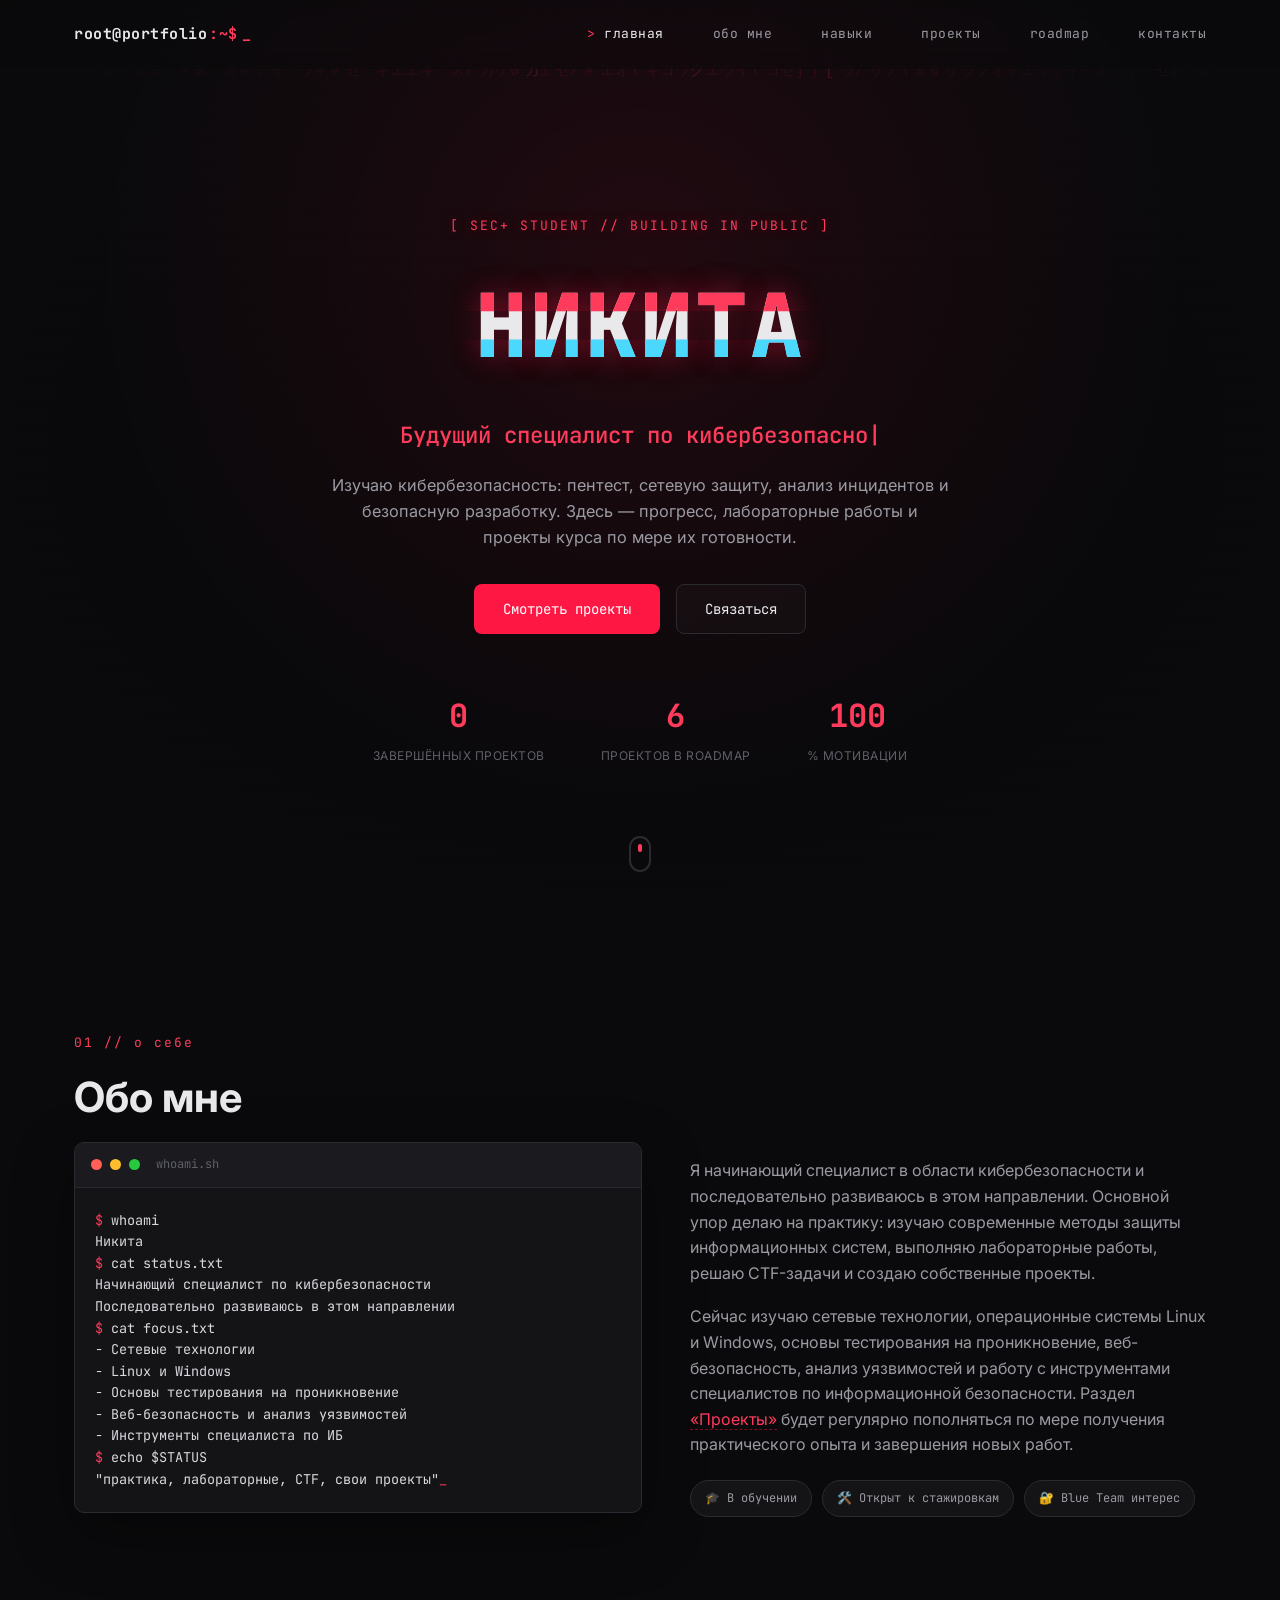
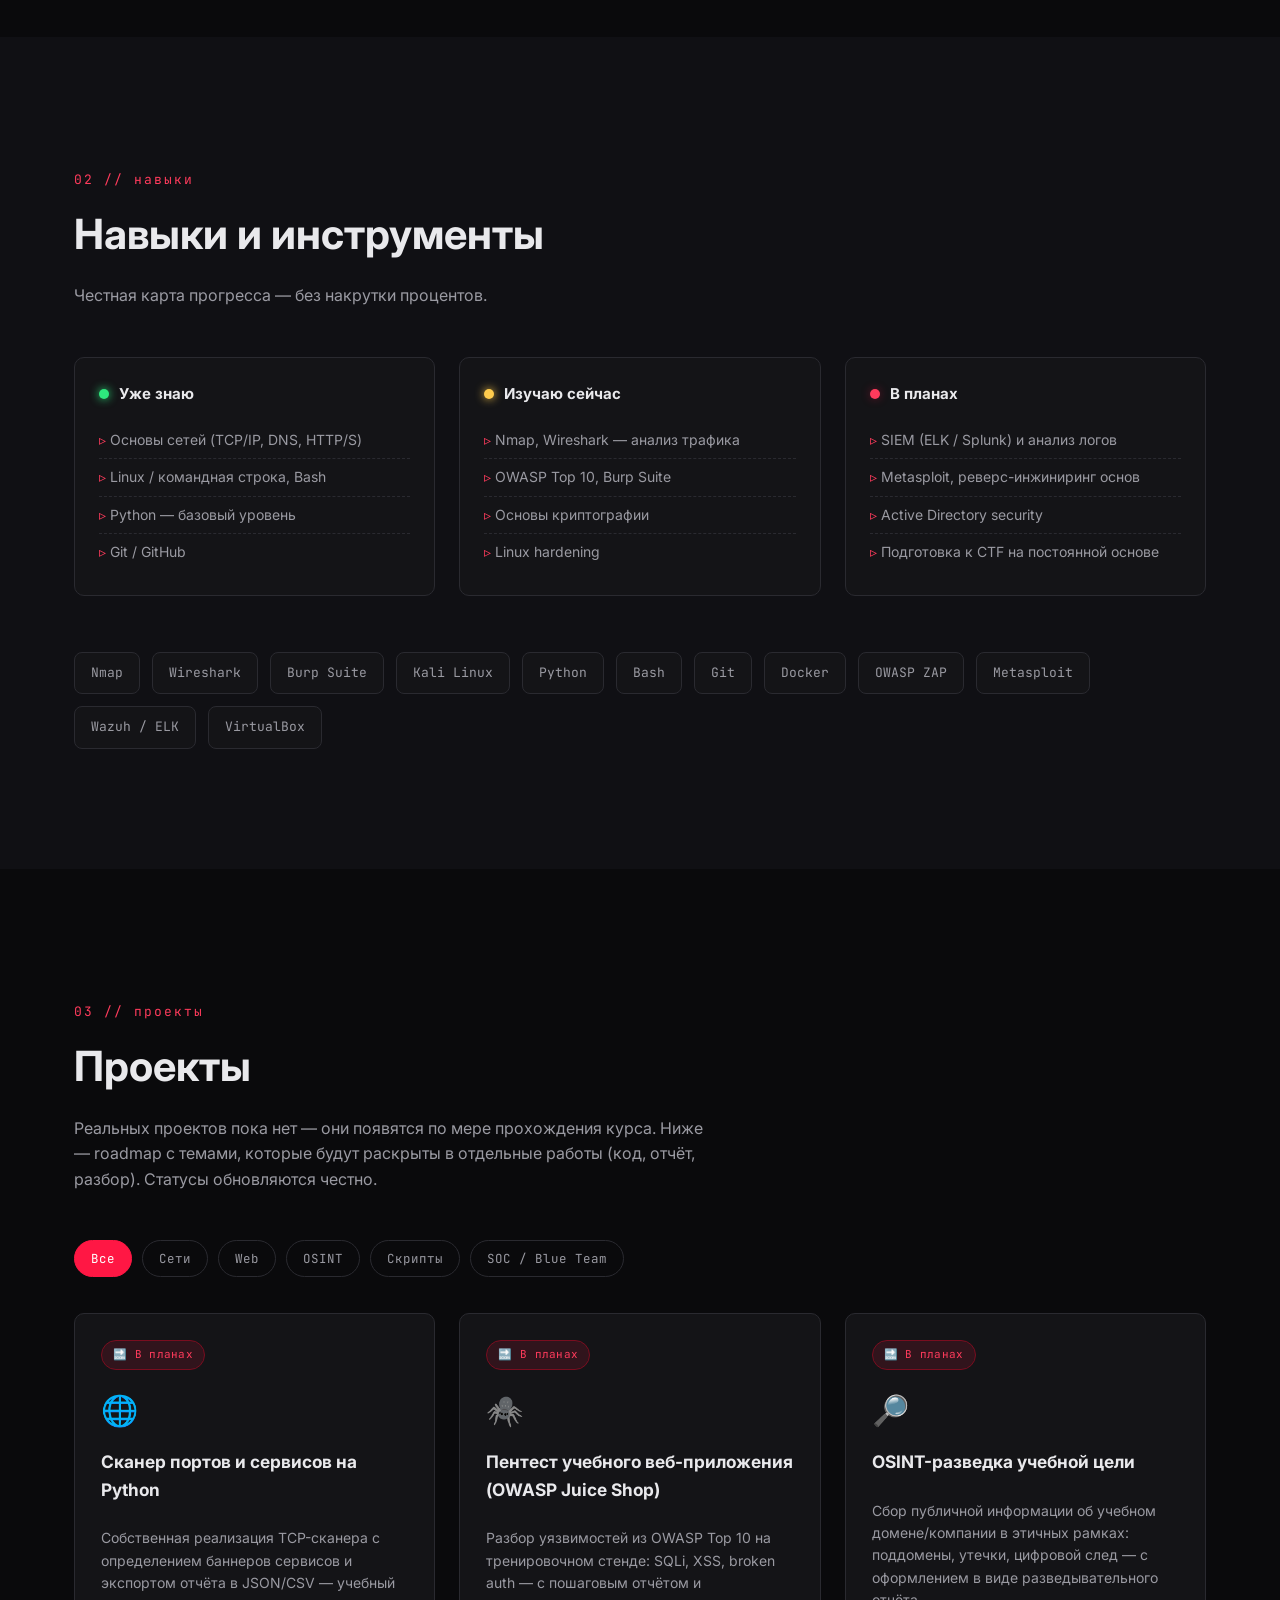
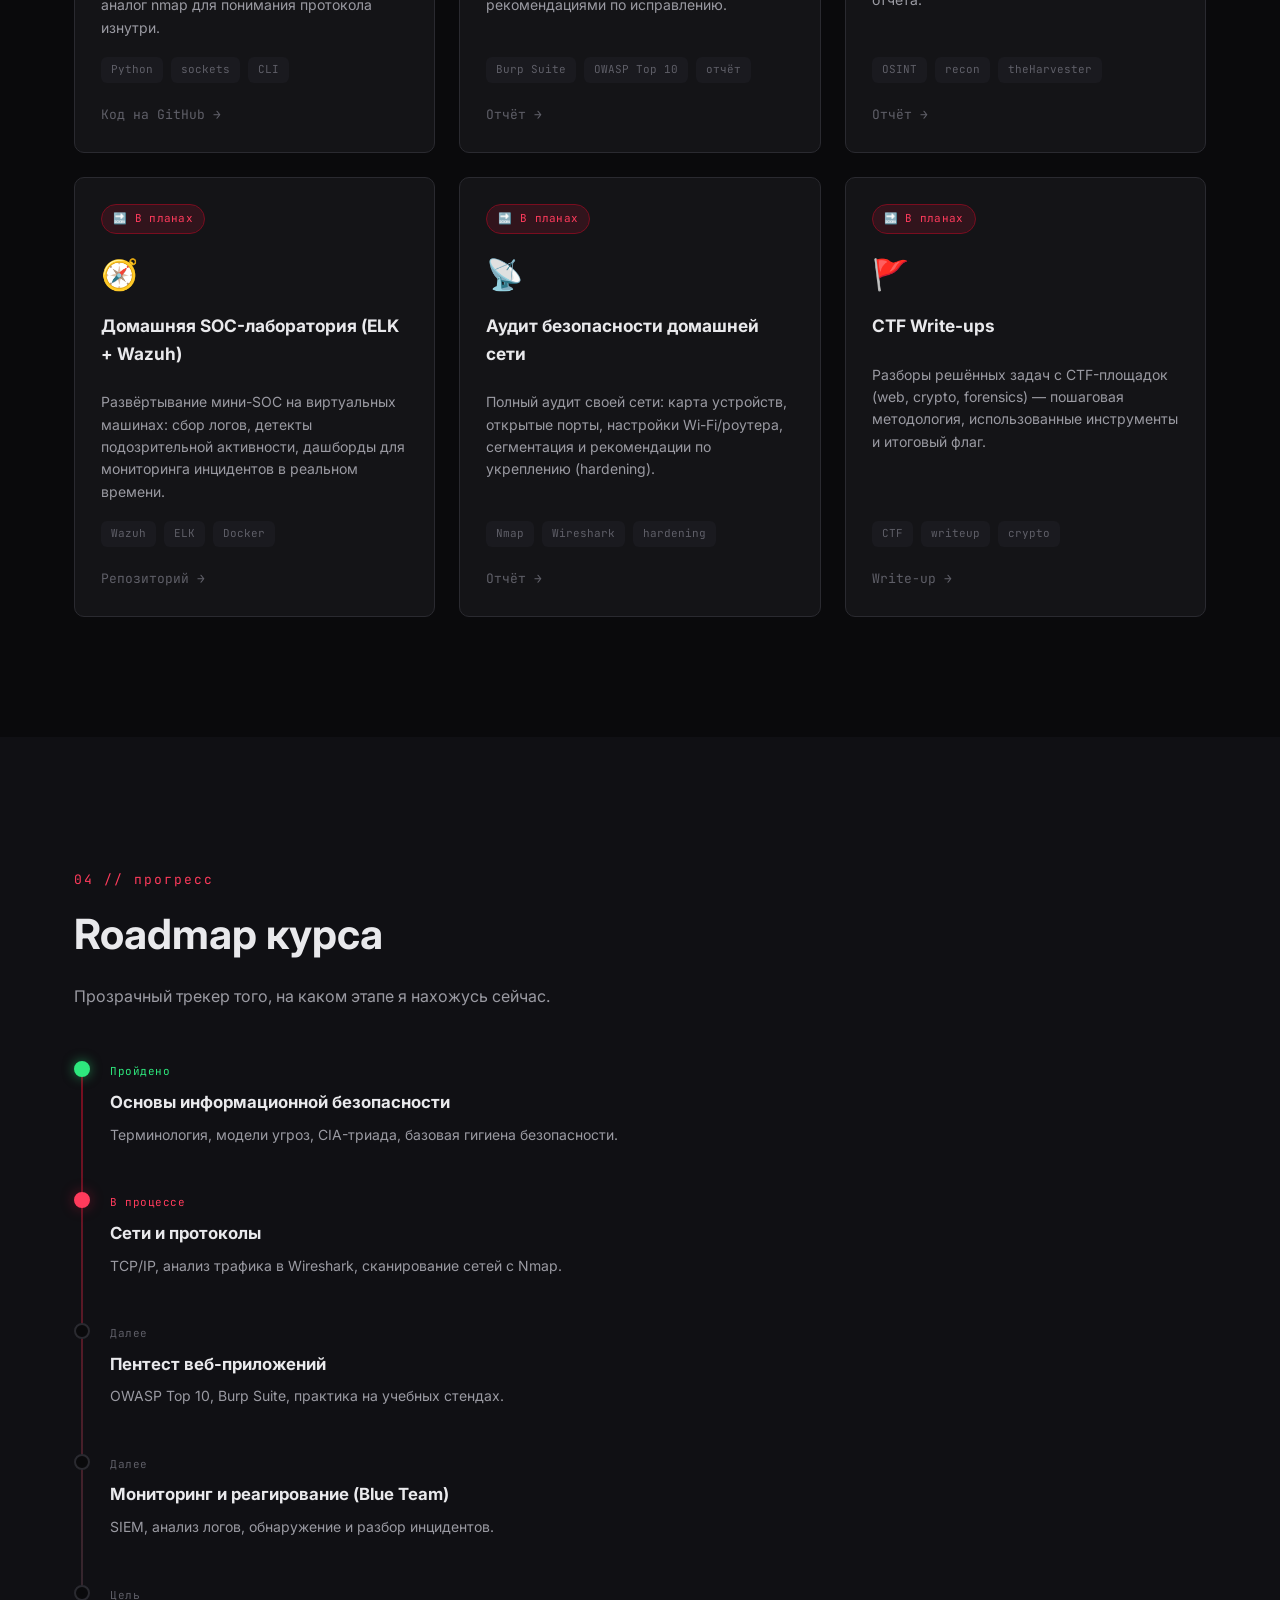
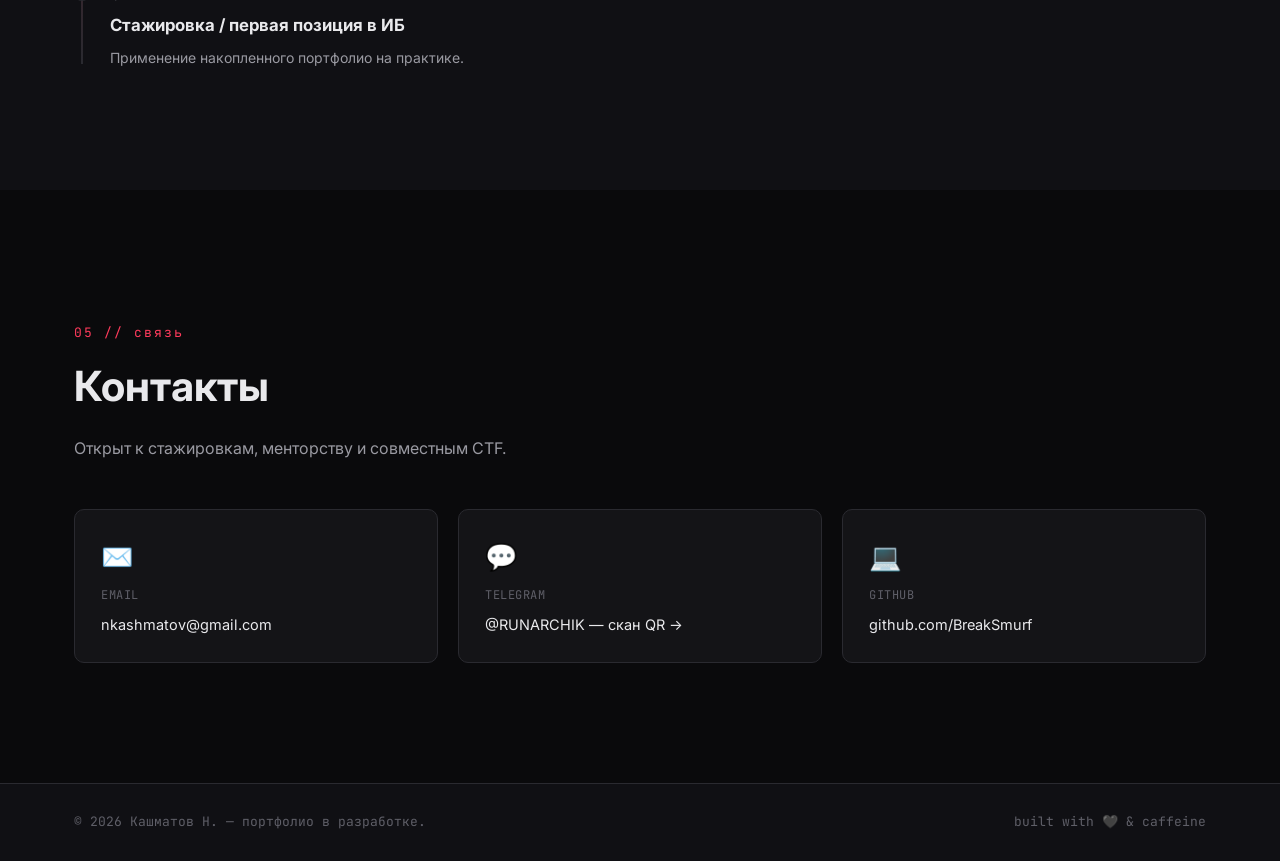
==== index.html @ 054b748d "Initial portfolio site" ====
<!DOCTYPE html>
<html lang="ru">
<head>
<meta charset="UTF-8">
<meta name="viewport" content="width=device-width, initial-scale=1.0">
<title>Никита — Кибербезопасность | Портфолио</title>
<meta name="description" content="Портфолио студента курса кибербезопасности: проекты, навыки, лабораторные работы.">
<link rel="icon" href="data:image/svg+xml,<svg xmlns=%22http://www.w3.org/2000/svg%22 viewBox=%220 0 100 100%22><text y=%22.9em%22 font-size=%2290%22>🛡️</text></svg>">
<link rel="preconnect" href="https://fonts.googleapis.com">
<link rel="preconnect" href="https://fonts.gstatic.com" crossorigin>
<link href="https://fonts.googleapis.com/css2?family=JetBrains+Mono:wght@400;500;700;800&family=Inter:wght@400;500;600;700&display=swap" rel="stylesheet">
<link rel="stylesheet" href="css/style.css">
</head>
<body>

<div class="scanlines" aria-hidden="true"></div>
<div class="progress-bar" id="scrollProgress" aria-hidden="true"></div>

<!-- ===== NAV ===== -->
<header class="nav" id="nav">
  <div class="nav-inner container">
    <a href="#home" class="logo">
      <span class="logo-prompt">root@portfolio</span><span class="logo-colon">:~$</span>
      <span class="cursor-blink">_</span>
    </a>
    <nav class="nav-links" id="navLinks">
      <a href="#home" class="active">главная</a>
      <a href="#about">обо мне</a>
      <a href="#skills">навыки</a>
      <a href="#projects">проекты</a>
      <a href="#roadmap">roadmap</a>
      <a href="#contact">контакты</a>
    </nav>
    <button class="burger" id="burger" aria-label="Открыть меню">
      <span></span><span></span><span></span>
    </button>
  </div>
</header>

<!-- ===== HERO ===== -->
<section id="home" class="hero">
  <canvas id="matrix" class="matrix-canvas" aria-hidden="true"></canvas>
  <div class="hero-vignette" aria-hidden="true"></div>
  <div class="container hero-content">
    <p class="hero-eyebrow">[ SEC+ STUDENT // BUILDING IN PUBLIC ]</p>
    <h1 class="glitch" data-text="НИКИТА">НИКИТА</h1>
    <h2 class="hero-role">
      <span class="typed" id="typedText"></span><span class="type-cursor">|</span>
    </h2>
    <p class="hero-desc">
      Изучаю кибербезопасность: пентест, сетевую защиту, анализ инцидентов и безопасную разработку.
      Здесь — прогресс, лабораторные работы и проекты курса по мере их готовности.
    </p>
    <div class="hero-cta">
      <a href="#projects" class="btn btn-primary">Смотреть проекты</a>
      <a href="#contact" class="btn btn-ghost">Связаться</a>
    </div>
    <div class="hero-stats">
      <div class="stat"><span class="stat-num" data-count="0">0</span><span class="stat-label">завершённых проектов</span></div>
      <div class="stat"><span class="stat-num" data-count="6">0</span><span class="stat-label">проектов в roadmap</span></div>
      <div class="stat"><span class="stat-num" data-count="100">0</span><span class="stat-label">% мотивации</span></div>
    </div>
  </div>
  <a href="#about" class="scroll-down" aria-label="Прокрутить вниз"><span></span></a>
</section>

<main>

<!-- ===== ABOUT ===== -->
<section id="about" class="section reveal">
  <div class="container">
    <p class="section-tag">01 // о себе</p>
    <h2 class="section-title">Обо мне</h2>
    <div class="about-grid">
      <div class="terminal-card">
        <div class="terminal-topbar">
          <span class="dot red"></span><span class="dot yellow"></span><span class="dot green"></span>
          <span class="terminal-title">whoami.sh</span>
        </div>
        <div class="terminal-body">
<pre><span class="prompt">$</span> whoami
Никита
<span class="prompt">$</span> cat status.txt
Начинающий специалист по кибербезопасности
Последовательно развиваюсь в этом направлении
<span class="prompt">$</span> cat focus.txt
- Сетевые технологии
- Linux и Windows
- Основы тестирования на проникновение
- Веб-безопасность и анализ уязвимостей
- Инструменты специалиста по ИБ
<span class="prompt">$</span> echo $STATUS
"практика, лабораторные, CTF, свои проекты"<span class="type-cursor">_</span></pre>
        </div>
      </div>
      <div class="about-text">
        <p>
          Я начинающий специалист в области кибербезопасности и последовательно развиваюсь в этом
          направлении. Основной упор делаю на практику: изучаю современные методы защиты
          информационных систем, выполняю лабораторные работы, решаю CTF-задачи и создаю собственные
          проекты.
        </p>
        <p>
          Сейчас изучаю сетевые технологии, операционные системы Linux и Windows, основы тестирования
          на проникновение, веб-безопасность, анализ уязвимостей и работу с инструментами специалистов
          по информационной безопасности. Раздел <a href="#projects">«Проекты»</a> будет регулярно
          пополняться по мере получения практического опыта и завершения новых работ.
        </p>
        <div class="badge-row">
          <span class="badge">🎓 В обучении</span>
          <span class="badge">🛠️ Открыт к стажировкам</span>
          <span class="badge">🔐 Blue Team интерес</span>
        </div>
      </div>
    </div>
  </div>
</section>

<!-- ===== SKILLS ===== -->
<section id="skills" class="section reveal">
  <div class="container">
    <p class="section-tag">02 // навыки</p>
    <h2 class="section-title">Навыки и инструменты</h2>
    <p class="section-sub">Честная карта прогресса — без накрутки процентов.</p>

    <div class="skills-columns">
      <div class="skills-col">
        <h3><span class="dot-status known"></span>Уже знаю</h3>
        <ul class="skill-list">
          <li>Основы сетей (TCP/IP, DNS, HTTP/S)</li>
          <li>Linux / командная строка, Bash</li>
          <li>Python — базовый уровень</li>
          <li>Git / GitHub</li>
        </ul>
      </div>
      <div class="skills-col">
        <h3><span class="dot-status learning"></span>Изучаю сейчас</h3>
        <ul class="skill-list">
          <li>Nmap, Wireshark — анализ трафика</li>
          <li>OWASP Top 10, Burp Suite</li>
          <li>Основы криптографии</li>
          <li>Linux hardening</li>
        </ul>
      </div>
      <div class="skills-col">
        <h3><span class="dot-status planned"></span>В планах</h3>
        <ul class="skill-list">
          <li>SIEM (ELK / Splunk) и анализ логов</li>
          <li>Metasploit, реверс-инжиниринг основ</li>
          <li>Active Directory security</li>
          <li>Подготовка к CTF на постоянной основе</li>
        </ul>
      </div>
    </div>

    <div class="tools-grid">
      <div class="tool-chip">Nmap</div>
      <div class="tool-chip">Wireshark</div>
      <div class="tool-chip">Burp Suite</div>
      <div class="tool-chip">Kali Linux</div>
      <div class="tool-chip">Python</div>
      <div class="tool-chip">Bash</div>
      <div class="tool-chip">Git</div>
      <div class="tool-chip">Docker</div>
      <div class="tool-chip">OWASP ZAP</div>
      <div class="tool-chip">Metasploit</div>
      <div class="tool-chip">Wazuh / ELK</div>
      <div class="tool-chip">VirtualBox</div>
    </div>
  </div>
</section>

<!-- ===== PROJECTS ===== -->
<section id="projects" class="section reveal">
  <div class="container">
    <p class="section-tag">03 // проекты</p>
    <h2 class="section-title">Проекты</h2>
    <p class="section-sub">
      Реальных проектов пока нет — они появятся по мере прохождения курса. Ниже — roadmap с темами,
      которые будут раскрыты в отдельные работы (код, отчёт, разбор). Статусы обновляются честно.
    </p>

    <div class="filters" id="filters">
      <button class="filter-btn active" data-filter="all">Все</button>
      <button class="filter-btn" data-filter="net">Сети</button>
      <button class="filter-btn" data-filter="web">Web</button>
      <button class="filter-btn" data-filter="osint">OSINT</button>
      <button class="filter-btn" data-filter="script">Скрипты</button>
      <button class="filter-btn" data-filter="soc">SOC / Blue Team</button>
    </div>

    <div class="projects-grid" id="projectsGrid">

      <article class="project-card" data-cat="net script" data-status="planned">
        <div class="project-status status-planned">🔜 В планах</div>
        <div class="project-icon">🌐</div>
        <h3>Сканер портов и сервисов на Python</h3>
        <p>Собственная реализация TCP-сканера с определением баннеров сервисов и экспортом отчёта в
          JSON/CSV — учебный аналог nmap для понимания протокола изнутри.</p>
        <div class="tag-row">
          <span class="tag">Python</span><span class="tag">sockets</span><span class="tag">CLI</span>
        </div>
        <div class="project-links">
          <a href="#" class="project-link disabled" title="Появится после публикации">Код на GitHub →</a>
        </div>
      </article>

      <article class="project-card" data-cat="web" data-status="planned">
        <div class="project-status status-planned">🔜 В планах</div>
        <div class="project-icon">🕷️</div>
        <h3>Пентест учебного веб-приложения (OWASP Juice Shop)</h3>
        <p>Разбор уязвимостей из OWASP Top 10 на тренировочном стенде: SQLi, XSS, broken auth — с
          пошаговым отчётом и рекомендациями по исправлению.</p>
        <div class="tag-row">
          <span class="tag">Burp Suite</span><span class="tag">OWASP Top 10</span><span class="tag">отчёт</span>
        </div>
        <div class="project-links">
          <a href="#" class="project-link disabled" title="Появится после публикации">Отчёт →</a>
        </div>
      </article>

      <article class="project-card" data-cat="osint" data-status="planned">
        <div class="project-status status-planned">🔜 В планах</div>
        <div class="project-icon">🔎</div>
        <h3>OSINT-разведка учебной цели</h3>
        <p>Сбор публичной информации об учебном домене/компании в этичных рамках: поддомены, утечки,
          цифровой след — с оформлением в виде разведывательного отчёта.</p>
        <div class="tag-row">
          <span class="tag">OSINT</span><span class="tag">recon</span><span class="tag">theHarvester</span>
        </div>
        <div class="project-links">
          <a href="#" class="project-link disabled" title="Появится после публикации">Отчёт →</a>
        </div>
      </article>

      <article class="project-card" data-cat="soc" data-status="planned">
        <div class="project-status status-planned">🔜 В планах</div>
        <div class="project-icon">🧭</div>
        <h3>Домашняя SOC-лаборатория (ELK + Wazuh)</h3>
        <p>Развёртывание мини-SOC на виртуальных машинах: сбор логов, детекты подозрительной активности,
          дашборды для мониторинга инцидентов в реальном времени.</p>
        <div class="tag-row">
          <span class="tag">Wazuh</span><span class="tag">ELK</span><span class="tag">Docker</span>
        </div>
        <div class="project-links">
          <a href="#" class="project-link disabled" title="Появится после публикации">Репозиторий →</a>
        </div>
      </article>

      <article class="project-card" data-cat="net" data-status="planned">
        <div class="project-status status-planned">🔜 В планах</div>
        <div class="project-icon">📡</div>
        <h3>Аудит безопасности домашней сети</h3>
        <p>Полный аудит своей сети: карта устройств, открытые порты, настройки Wi-Fi/роутера,
          сегментация и рекомендации по укреплению (hardening).</p>
        <div class="tag-row">
          <span class="tag">Nmap</span><span class="tag">Wireshark</span><span class="tag">hardening</span>
        </div>
        <div class="project-links">
          <a href="#" class="project-link disabled" title="Появится после публикации">Отчёт →</a>
        </div>
      </article>

      <article class="project-card" data-cat="web script" data-status="planned">
        <div class="project-status status-planned">🔜 В планах</div>
        <div class="project-icon">🚩</div>
        <h3>CTF Write-ups</h3>
        <p>Разборы решённых задач с CTF-площадок (web, crypto, forensics) — пошаговая методология,
          использованные инструменты и итоговый флаг.</p>
        <div class="tag-row">
          <span class="tag">CTF</span><span class="tag">writeup</span><span class="tag">crypto</span>
        </div>
        <div class="project-links">
          <a href="#" class="project-link disabled" title="Появится после публикации">Write-up →</a>
        </div>
      </article>

    </div>
  </div>
</section>

<!-- ===== ROADMAP ===== -->
<section id="roadmap" class="section reveal">
  <div class="container">
    <p class="section-tag">04 // прогресс</p>
    <h2 class="section-title">Roadmap курса</h2>
    <p class="section-sub">Прозрачный трекер того, на каком этапе я нахожусь сейчас.</p>

    <div class="timeline">
      <div class="timeline-item done">
        <div class="timeline-dot"></div>
        <div class="timeline-content">
          <span class="timeline-status">Пройдено</span>
          <h3>Основы информационной безопасности</h3>
          <p>Терминология, модели угроз, CIA-триада, базовая гигиена безопасности.</p>
        </div>
      </div>
      <div class="timeline-item active">
        <div class="timeline-dot"></div>
        <div class="timeline-content">
          <span class="timeline-status">В процессе</span>
          <h3>Сети и протоколы</h3>
          <p>TCP/IP, анализ трафика в Wireshark, сканирование сетей с Nmap.</p>
        </div>
      </div>
      <div class="timeline-item">
        <div class="timeline-dot"></div>
        <div class="timeline-content">
          <span class="timeline-status">Далее</span>
          <h3>Пентест веб-приложений</h3>
          <p>OWASP Top 10, Burp Suite, практика на учебных стендах.</p>
        </div>
      </div>
      <div class="timeline-item">
        <div class="timeline-dot"></div>
        <div class="timeline-content">
          <span class="timeline-status">Далее</span>
          <h3>Мониторинг и реагирование (Blue Team)</h3>
          <p>SIEM, анализ логов, обнаружение и разбор инцидентов.</p>
        </div>
      </div>
      <div class="timeline-item">
        <div class="timeline-dot"></div>
        <div class="timeline-content">
          <span class="timeline-status">Цель</span>
          <h3>Стажировка / первая позиция в ИБ</h3>
          <p>Применение накопленного портфолио на практике.</p>
        </div>
      </div>
    </div>
  </div>
</section>

<!-- ===== CONTACT ===== -->
<section id="contact" class="section reveal">
  <div class="container">
    <p class="section-tag">05 // связь</p>
    <h2 class="section-title">Контакты</h2>
    <p class="section-sub">Открыт к стажировкам, менторству и совместным CTF.</p>

    <div class="contact-grid">
      <a class="contact-card" href="mailto:nkashmatov@gmail.com">
        <span class="contact-icon">✉️</span>
        <span class="contact-label">Email</span>
        <span class="contact-value">nkashmatov@gmail.com</span>
      </a>
      <a class="contact-card" href="telegram.html">
        <span class="contact-icon">💬</span>
        <span class="contact-label">Telegram</span>
        <span class="contact-value">@RUNARCHIK — скан QR →</span>
      </a>
      <a class="contact-card" href="https://github.com/BreakSmurf" target="_blank" rel="noopener">
        <span class="contact-icon">💻</span>
        <span class="contact-label">GitHub</span>
        <span class="contact-value">github.com/BreakSmurf</span>
      </a>
    </div>
  </div>
</section>

</main>

<footer class="footer">
  <div class="container footer-inner">
    <span>© <span id="year"></span> Кашматов Н. — портфолио в разработке.</span>
    <span class="footer-tag">built with 🖤 &amp; caffeine</span>
  </div>
</footer>

<button id="backToTop" class="back-to-top" aria-label="Наверх">↑</button>

<script src="js/script.js"></script>
</body>
</html>
---- css/style.css ----
/* ===================== ROOT / RESET ===================== */
:root{
  --bg: #0a0a0c;
  --bg-alt: #101014;
  --surface: #141417;
  --surface-2: #1a1a1f;
  --border: #2a2a30;
  --red: #ff1744;
  --red-bright: #ff3b5c;
  --red-dim: #7a0d1f;
  --red-glow: rgba(255, 23, 68, 0.35);
  --text: #e9e9ec;
  --text-dim: #9a9aa2;
  --text-faint: #5f5f68;
  --green: #2ee87d;
  --yellow: #ffcc4d;
  --font-mono: 'JetBrains Mono', 'Fira Code', ui-monospace, monospace;
  --font-sans: 'Inter', -apple-system, BlinkMacSystemFont, sans-serif;
  --radius: 10px;
  --transition: 0.25s ease;
}

*, *::before, *::after{ box-sizing: border-box; }

html{ scroll-behavior: smooth; }

body{
  margin: 0;
  background: var(--bg);
  color: var(--text);
  font-family: var(--font-sans);
  line-height: 1.6;
  overflow-x: hidden;
}

img{ max-width: 100%; display: block; }
a{ color: inherit; text-decoration: none; }
ul{ list-style: none; margin: 0; padding: 0; }
pre{ font-family: var(--font-mono); margin: 0; white-space: pre-wrap; }

.container{
  width: 100%;
  max-width: 1180px;
  margin: 0 auto;
  padding: 0 24px;
}

/* ===================== BACKGROUND TEXTURE ===================== */
.scanlines{
  position: fixed;
  inset: 0;
  pointer-events: none;
  z-index: 200;
  background: repeating-linear-gradient(
    to bottom,
    rgba(255,255,255,0.012) 0px,
    rgba(255,255,255,0.012) 1px,
    transparent 1px,
    transparent 3px
  );
  mix-blend-mode: overlay;
}

.progress-bar{
  position: fixed;
  top: 0; left: 0;
  height: 3px;
  width: 0%;
  background: linear-gradient(90deg, var(--red-dim), var(--red-bright));
  box-shadow: 0 0 10px var(--red-glow);
  z-index: 500;
  transition: width 0.1s linear;
}

/* ===================== NAV ===================== */
.nav{
  position: fixed;
  top: 0; left: 0; right: 0;
  z-index: 100;
  background: rgba(10,10,12,0.55);
  backdrop-filter: blur(10px) saturate(140%);
  border-bottom: 1px solid transparent;
  transition: border-color var(--transition), background var(--transition);
}
.nav.scrolled{
  background: rgba(10,10,12,0.9);
  border-bottom-color: var(--border);
}
.nav-inner{
  display: flex;
  align-items: center;
  justify-content: space-between;
  height: 68px;
}
.logo{
  font-family: var(--font-mono);
  font-weight: 700;
  font-size: 15px;
  letter-spacing: 0.5px;
  display: flex;
  align-items: center;
  gap: 2px;
}
.logo-prompt{ color: var(--text); }
.logo-colon{ color: var(--red-bright); }
.cursor-blink{
  color: var(--red-bright);
  animation: blink 1s step-end infinite;
  margin-left: 2px;
}
@keyframes blink{ 50%{ opacity: 0; } }

.nav-links{
  display: flex;
  gap: 32px;
}
.nav-links a{
  font-family: var(--font-mono);
  font-size: 13px;
  text-transform: lowercase;
  letter-spacing: 0.5px;
  color: var(--text-dim);
  position: relative;
  padding: 6px 0;
  transition: color var(--transition);
}
.nav-links a::before{ content: "> "; opacity: 0; transition: opacity var(--transition); color: var(--red-bright); }
.nav-links a:hover, .nav-links a.active{ color: var(--text); }
.nav-links a:hover::before, .nav-links a.active::before{ opacity: 1; }

.burger{
  display: none;
  flex-direction: column;
  justify-content: center;
  gap: 5px;
  width: 36px;
  height: 36px;
  background: transparent;
  border: 1px solid var(--border);
  border-radius: 6px;
  cursor: pointer;
}
.burger span{
  display: block;
  height: 2px;
  margin: 0 7px;
  background: var(--text);
  transition: transform var(--transition), opacity var(--transition);
}
.burger.open span:nth-child(1){ transform: translateY(7px) rotate(45deg); }
.burger.open span:nth-child(2){ opacity: 0; }
.burger.open span:nth-child(3){ transform: translateY(-7px) rotate(-45deg); }

/* ===================== HERO ===================== */
.hero{
  position: relative;
  min-height: 100vh;
  display: flex;
  align-items: center;
  overflow: hidden;
  padding-top: 68px;
}
.matrix-canvas{
  position: absolute;
  inset: 0;
  width: 100%;
  height: 100%;
  opacity: 0.35;
}
.hero-vignette{
  position: absolute;
  inset: 0;
  background:
    radial-gradient(ellipse at 50% 30%, rgba(255,23,68,0.10), transparent 60%),
    radial-gradient(ellipse at center, transparent 30%, var(--bg) 92%);
  pointer-events: none;
}
.hero-content{
  position: relative;
  z-index: 2;
  text-align: center;
}
.hero-eyebrow{
  font-family: var(--font-mono);
  color: var(--red-bright);
  font-size: 13px;
  letter-spacing: 2px;
  margin-bottom: 18px;
  text-shadow: 0 0 12px var(--red-glow);
}

.glitch{
  font-family: var(--font-mono);
  font-size: clamp(2.6rem, 8vw, 5.5rem);
  font-weight: 800;
  letter-spacing: 2px;
  margin: 0;
  position: relative;
  color: var(--text);
  text-shadow: 0 0 30px rgba(255,23,68,0.25);
}
.glitch::before, .glitch::after{
  content: attr(data-text);
  position: absolute;
  left: 0; top: 0; right: 0;
  overflow: hidden;
}
.glitch::before{
  color: var(--red-bright);
  clip-path: inset(0 0 60% 0);
  animation: glitchTop 4.5s infinite linear alternate-reverse;
}
.glitch::after{
  color: #4ad8ff;
  clip-path: inset(60% 0 0 0);
  animation: glitchBottom 4.5s infinite linear alternate-reverse;
}
@keyframes glitchTop{
  0%,100%{ transform: translate(0,0); }
  10%{ transform: translate(-2px,-1px); }
  20%{ transform: translate(2px,1px); }
  30%{ transform: translate(-1px,1px); }
  40%{ transform: translate(1px,-1px); }
  50%{ transform: translate(0,0); }
}
@keyframes glitchBottom{
  0%,100%{ transform: translate(0,0); }
  15%{ transform: translate(2px,1px); }
  25%{ transform: translate(-2px,-1px); }
  35%{ transform: translate(1px,-1px); }
  45%{ transform: translate(-1px,1px); }
  50%{ transform: translate(0,0); }
}

.hero-role{
  font-family: var(--font-mono);
  font-size: clamp(1rem, 2.4vw, 1.4rem);
  color: var(--text-dim);
  font-weight: 500;
  margin: 22px 0 18px;
}
.typed{ color: var(--red-bright); }
.type-cursor{
  color: var(--red-bright);
  animation: blink 0.9s step-end infinite;
}

.hero-desc{
  max-width: 620px;
  margin: 0 auto 34px;
  color: var(--text-dim);
  font-size: 1.02rem;
}

.hero-cta{
  display: flex;
  gap: 16px;
  justify-content: center;
  margin-bottom: 56px;
  flex-wrap: wrap;
}

.btn{
  font-family: var(--font-mono);
  font-size: 14px;
  padding: 13px 28px;
  border-radius: 8px;
  border: 1px solid transparent;
  cursor: pointer;
  transition: all var(--transition);
  display: inline-block;
}
.btn-primary{
  background: var(--red);
  color: #fff;
  box-shadow: 0 0 0 0 var(--red-glow);
}
.btn-primary:hover{
  background: var(--red-bright);
  box-shadow: 0 0 30px var(--red-glow);
  transform: translateY(-2px);
}
.btn-ghost{
  border-color: var(--border);
  color: var(--text);
  background: rgba(255,255,255,0.02);
}
.btn-ghost:hover{
  border-color: var(--red-dim);
  color: var(--red-bright);
  transform: translateY(-2px);
}

.hero-stats{
  display: flex;
  justify-content: center;
  gap: 56px;
  flex-wrap: wrap;
}
.stat{ display: flex; flex-direction: column; align-items: center; gap: 4px; }
.stat-num{
  font-family: var(--font-mono);
  font-size: 2rem;
  font-weight: 700;
  color: var(--red-bright);
}
.stat-label{
  font-size: 12px;
  color: var(--text-faint);
  text-transform: uppercase;
  letter-spacing: 0.5px;
}

.scroll-down{
  position: absolute;
  bottom: 28px;
  left: 50%;
  transform: translateX(-50%);
  z-index: 2;
}
.scroll-down span{
  display: block;
  width: 22px;
  height: 36px;
  border: 2px solid var(--border);
  border-radius: 12px;
  position: relative;
}
.scroll-down span::before{
  content: "";
  position: absolute;
  top: 6px;
  left: 50%;
  width: 4px;
  height: 8px;
  background: var(--red-bright);
  border-radius: 2px;
  transform: translateX(-50%);
  animation: scrollDot 1.6s infinite;
}
@keyframes scrollDot{
  0%{ opacity: 1; top: 6px; }
  100%{ opacity: 0; top: 18px; }
}

/* ===================== SECTION GENERIC ===================== */
.section{ padding: 120px 0; position: relative; }
.section:nth-of-type(even){ background: var(--bg-alt); }

.section-tag{
  font-family: var(--font-mono);
  color: var(--red-bright);
  font-size: 13px;
  letter-spacing: 2px;
  margin-bottom: 10px;
}
.section-title{
  font-size: clamp(1.8rem, 4vw, 2.6rem);
  font-weight: 700;
  margin: 0 0 12px;
}
.section-sub{
  color: var(--text-dim);
  max-width: 640px;
  margin-bottom: 48px;
}

.reveal{ opacity: 0; transform: translateY(36px); transition: opacity 0.7s ease, transform 0.7s ease; }
.reveal.in-view{ opacity: 1; transform: translateY(0); }

/* ===================== ABOUT ===================== */
.about-grid{
  display: grid;
  grid-template-columns: 1.1fr 1fr;
  gap: 48px;
  align-items: start;
}
@media (max-width: 860px){ .about-grid{ grid-template-columns: 1fr; } }

.terminal-card{
  background: var(--surface);
  border: 1px solid var(--border);
  border-radius: var(--radius);
  overflow: hidden;
  box-shadow: 0 20px 60px rgba(0,0,0,0.35);
}
.terminal-topbar{
  display: flex;
  align-items: center;
  gap: 8px;
  padding: 12px 16px;
  background: var(--surface-2);
  border-bottom: 1px solid var(--border);
}
.dot{ width: 11px; height: 11px; border-radius: 50%; }
.dot.red{ background: #ff5f56; }
.dot.yellow{ background: #ffbd2e; }
.dot.green{ background: #27c93f; }
.terminal-title{
  margin-left: 8px;
  font-family: var(--font-mono);
  font-size: 12px;
  color: var(--text-faint);
}
.terminal-body{
  padding: 22px 20px;
  font-family: var(--font-mono);
  font-size: 13.5px;
  color: #d8d8dd;
}
.terminal-body .prompt{ color: var(--red-bright); }

.about-text p{ color: var(--text-dim); margin-bottom: 18px; }
.about-text a{ color: var(--red-bright); border-bottom: 1px dashed var(--red-dim); }
.about-text a:hover{ color: var(--red); }

.badge-row{ display: flex; gap: 10px; flex-wrap: wrap; margin-top: 22px; }
.badge{
  font-family: var(--font-mono);
  font-size: 12px;
  padding: 8px 14px;
  border: 1px solid var(--border);
  border-radius: 999px;
  color: var(--text-dim);
  background: var(--surface);
}

/* ===================== SKILLS ===================== */
.skills-columns{
  display: grid;
  grid-template-columns: repeat(3, 1fr);
  gap: 24px;
  margin-bottom: 56px;
}
@media (max-width: 860px){ .skills-columns{ grid-template-columns: 1fr; } }

.skills-col{
  background: var(--surface);
  border: 1px solid var(--border);
  border-radius: var(--radius);
  padding: 24px;
}
.skills-col h3{
  display: flex;
  align-items: center;
  gap: 10px;
  font-size: 15px;
  margin: 0 0 16px;
  color: var(--text);
}
.dot-status{ width: 10px; height: 10px; border-radius: 50%; flex-shrink: 0; }
.dot-status.known{ background: var(--green); box-shadow: 0 0 10px var(--green); }
.dot-status.learning{ background: var(--yellow); box-shadow: 0 0 10px var(--yellow); }
.dot-status.planned{ background: var(--red-bright); box-shadow: 0 0 10px var(--red-glow); }

.skill-list li{
  color: var(--text-dim);
  font-size: 14px;
  padding: 7px 0;
  border-bottom: 1px dashed var(--border);
}
.skill-list li:last-child{ border-bottom: none; }
.skill-list li::before{ content: "▹ "; color: var(--red-bright); }

.tools-grid{
  display: flex;
  flex-wrap: wrap;
  gap: 12px;
}
.tool-chip{
  font-family: var(--font-mono);
  font-size: 13px;
  padding: 10px 16px;
  border: 1px solid var(--border);
  border-radius: 8px;
  color: var(--text-dim);
  background: var(--surface);
  transition: all var(--transition);
  cursor: default;
}
.tool-chip:hover{
  border-color: var(--red-dim);
  color: var(--red-bright);
  transform: translateY(-3px);
  box-shadow: 0 8px 20px rgba(255,23,68,0.12);
}

/* ===================== PROJECTS ===================== */
.filters{
  display: flex;
  gap: 10px;
  flex-wrap: wrap;
  margin-bottom: 36px;
}
.filter-btn{
  font-family: var(--font-mono);
  font-size: 12.5px;
  padding: 9px 16px;
  border-radius: 999px;
  border: 1px solid var(--border);
  background: transparent;
  color: var(--text-dim);
  cursor: pointer;
  transition: all var(--transition);
}
.filter-btn:hover{ color: var(--text); border-color: var(--text-faint); }
.filter-btn.active{
  background: var(--red);
  border-color: var(--red);
  color: #fff;
}

.projects-grid{
  display: grid;
  grid-template-columns: repeat(auto-fit, minmax(300px, 1fr));
  gap: 24px;
}

.project-card{
  position: relative;
  background: var(--surface);
  border: 1px solid var(--border);
  border-radius: var(--radius);
  padding: 26px;
  transition: transform var(--transition), border-color var(--transition), box-shadow var(--transition);
  display: flex;
  flex-direction: column;
}
.project-card.hidden{ display: none; }
.project-card:hover{
  transform: translateY(-6px);
  border-color: var(--red-dim);
  box-shadow: 0 20px 50px rgba(255,23,68,0.10);
}
.project-status{
  align-self: flex-start;
  font-family: var(--font-mono);
  font-size: 11px;
  padding: 5px 11px;
  border-radius: 999px;
  margin-bottom: 16px;
  letter-spacing: 0.3px;
}
.status-planned{
  background: rgba(255,23,68,0.12);
  color: var(--red-bright);
  border: 1px solid var(--red-dim);
}
.status-progress{
  background: rgba(255,204,77,0.12);
  color: var(--yellow);
  border: 1px solid rgba(255,204,77,0.35);
}
.status-done{
  background: rgba(46,232,125,0.12);
  color: var(--green);
  border: 1px solid rgba(46,232,125,0.35);
}
.project-icon{ font-size: 30px; margin-bottom: 14px; }
.project-card h3{ font-size: 1.08rem; margin: 0 0 10px; }
.project-card p{ color: var(--text-dim); font-size: 14px; flex-grow: 1; margin-bottom: 18px; }
.tag-row{ display: flex; flex-wrap: wrap; gap: 8px; margin-bottom: 18px; }
.tag{
  font-family: var(--font-mono);
  font-size: 11px;
  padding: 4px 10px;
  border-radius: 6px;
  background: var(--surface-2);
  color: var(--text-faint);
}
.project-link{
  font-family: var(--font-mono);
  font-size: 13px;
  color: var(--red-bright);
}
.project-link.disabled{
  color: var(--text-faint);
  cursor: not-allowed;
  pointer-events: none;
}

/* ===================== ROADMAP / TIMELINE ===================== */
.timeline{
  position: relative;
  padding-left: 36px;
}
.timeline::before{
  content: "";
  position: absolute;
  left: 7px; top: 6px; bottom: 6px;
  width: 2px;
  background: linear-gradient(var(--red-dim), var(--border));
}
.timeline-item{
  position: relative;
  padding-bottom: 42px;
}
.timeline-item:last-child{ padding-bottom: 0; }
.timeline-dot{
  position: absolute;
  left: -36px;
  top: 4px;
  width: 16px;
  height: 16px;
  border-radius: 50%;
  background: var(--bg);
  border: 2px solid var(--border);
}
.timeline-item.done .timeline-dot{ background: var(--green); border-color: var(--green); box-shadow: 0 0 12px rgba(46,232,125,0.5); }
.timeline-item.active .timeline-dot{ background: var(--red-bright); border-color: var(--red-bright); box-shadow: 0 0 14px var(--red-glow); animation: pulse 1.6s infinite; }
@keyframes pulse{
  0%,100%{ box-shadow: 0 0 0 0 var(--red-glow); }
  50%{ box-shadow: 0 0 0 8px transparent; }
}
.timeline-status{
  font-family: var(--font-mono);
  font-size: 11px;
  color: var(--text-faint);
  letter-spacing: 0.5px;
}
.timeline-item.done .timeline-status{ color: var(--green); }
.timeline-item.active .timeline-status{ color: var(--red-bright); }
.timeline-content h3{ margin: 6px 0 8px; font-size: 1.05rem; }
.timeline-content p{ color: var(--text-dim); font-size: 14px; margin: 0; }

/* ===================== CONTACT ===================== */
.contact-grid{
  display: grid;
  grid-template-columns: repeat(auto-fit, minmax(230px, 1fr));
  gap: 20px;
}
.contact-card{
  background: var(--surface);
  border: 1px solid var(--border);
  border-radius: var(--radius);
  padding: 26px;
  display: flex;
  flex-direction: column;
  gap: 8px;
  transition: all var(--transition);
}
.contact-card:hover{
  border-color: var(--red-dim);
  transform: translateY(-4px);
  box-shadow: 0 16px 40px rgba(255,23,68,0.10);
}
.contact-icon{ font-size: 26px; }
.contact-label{
  font-family: var(--font-mono);
  font-size: 12px;
  color: var(--text-faint);
  text-transform: uppercase;
  letter-spacing: 0.5px;
}
.contact-value{ color: var(--text); font-size: 14.5px; word-break: break-word; }

/* ===================== FOOTER ===================== */
.footer{
  border-top: 1px solid var(--border);
  padding: 28px 0;
  background: var(--bg-alt);
}
.footer-inner{
  display: flex;
  justify-content: space-between;
  flex-wrap: wrap;
  gap: 10px;
  font-size: 13px;
  color: var(--text-faint);
  font-family: var(--font-mono);
}

.back-to-top{
  position: fixed;
  bottom: 26px;
  right: 26px;
  width: 46px;
  height: 46px;
  border-radius: 50%;
  background: var(--red);
  color: #fff;
  border: none;
  font-size: 18px;
  cursor: pointer;
  opacity: 0;
  visibility: hidden;
  transform: translateY(10px);
  transition: all var(--transition);
  z-index: 300;
  box-shadow: 0 10px 30px rgba(255,23,68,0.35);
}
.back-to-top.show{ opacity: 1; visibility: visible; transform: translateY(0); }
.back-to-top:hover{ background: var(--red-bright); }

/* ===================== RESPONSIVE NAV ===================== */
@media (max-width: 780px){
  .nav-links{
    position: fixed;
    top: 68px; left: 0; right: 0;
    flex-direction: column;
    background: rgba(10,10,12,0.98);
    backdrop-filter: blur(10px);
    padding: 20px 24px;
    gap: 18px;
    border-bottom: 1px solid var(--border);
    transform: translateY(-140%);
    transition: transform var(--transition);
  }
  .nav-links.open{ transform: translateY(0); }
  .burger{ display: flex; }
  .hero-stats{ gap: 30px; }
}
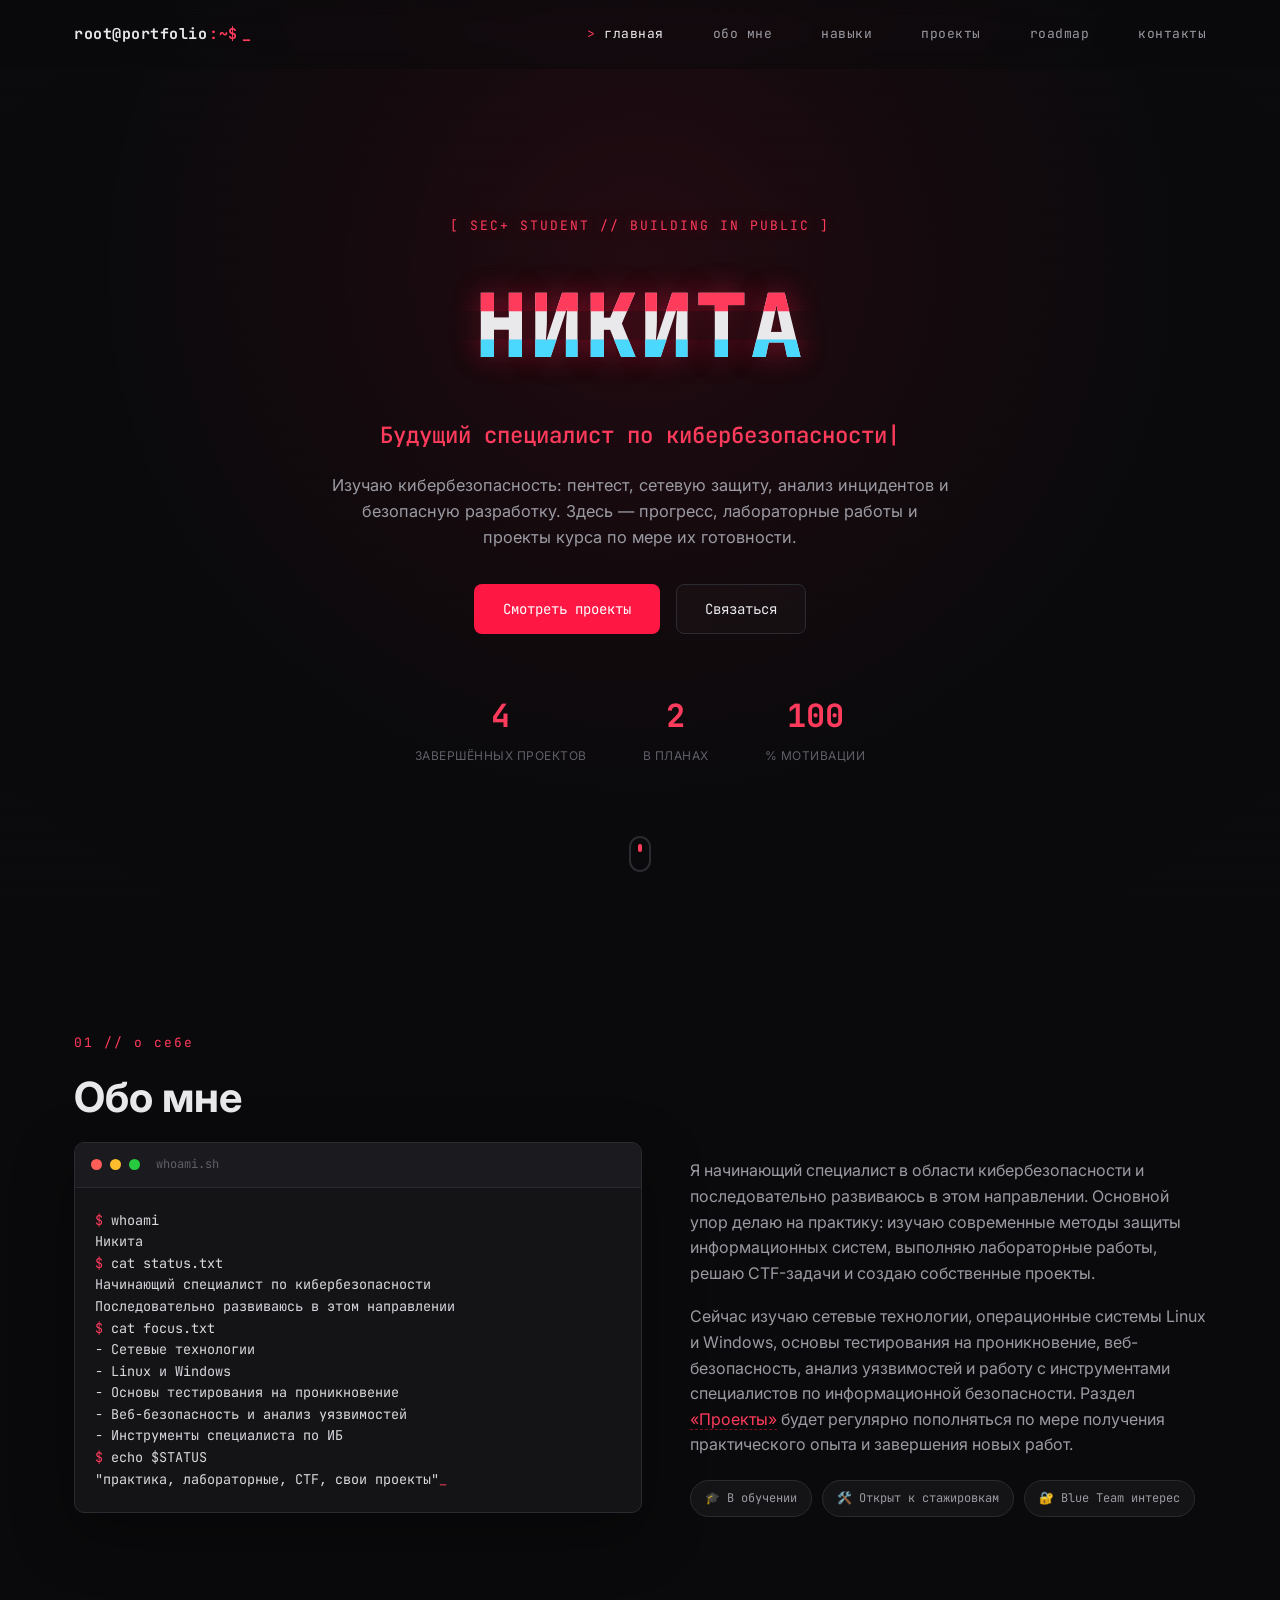
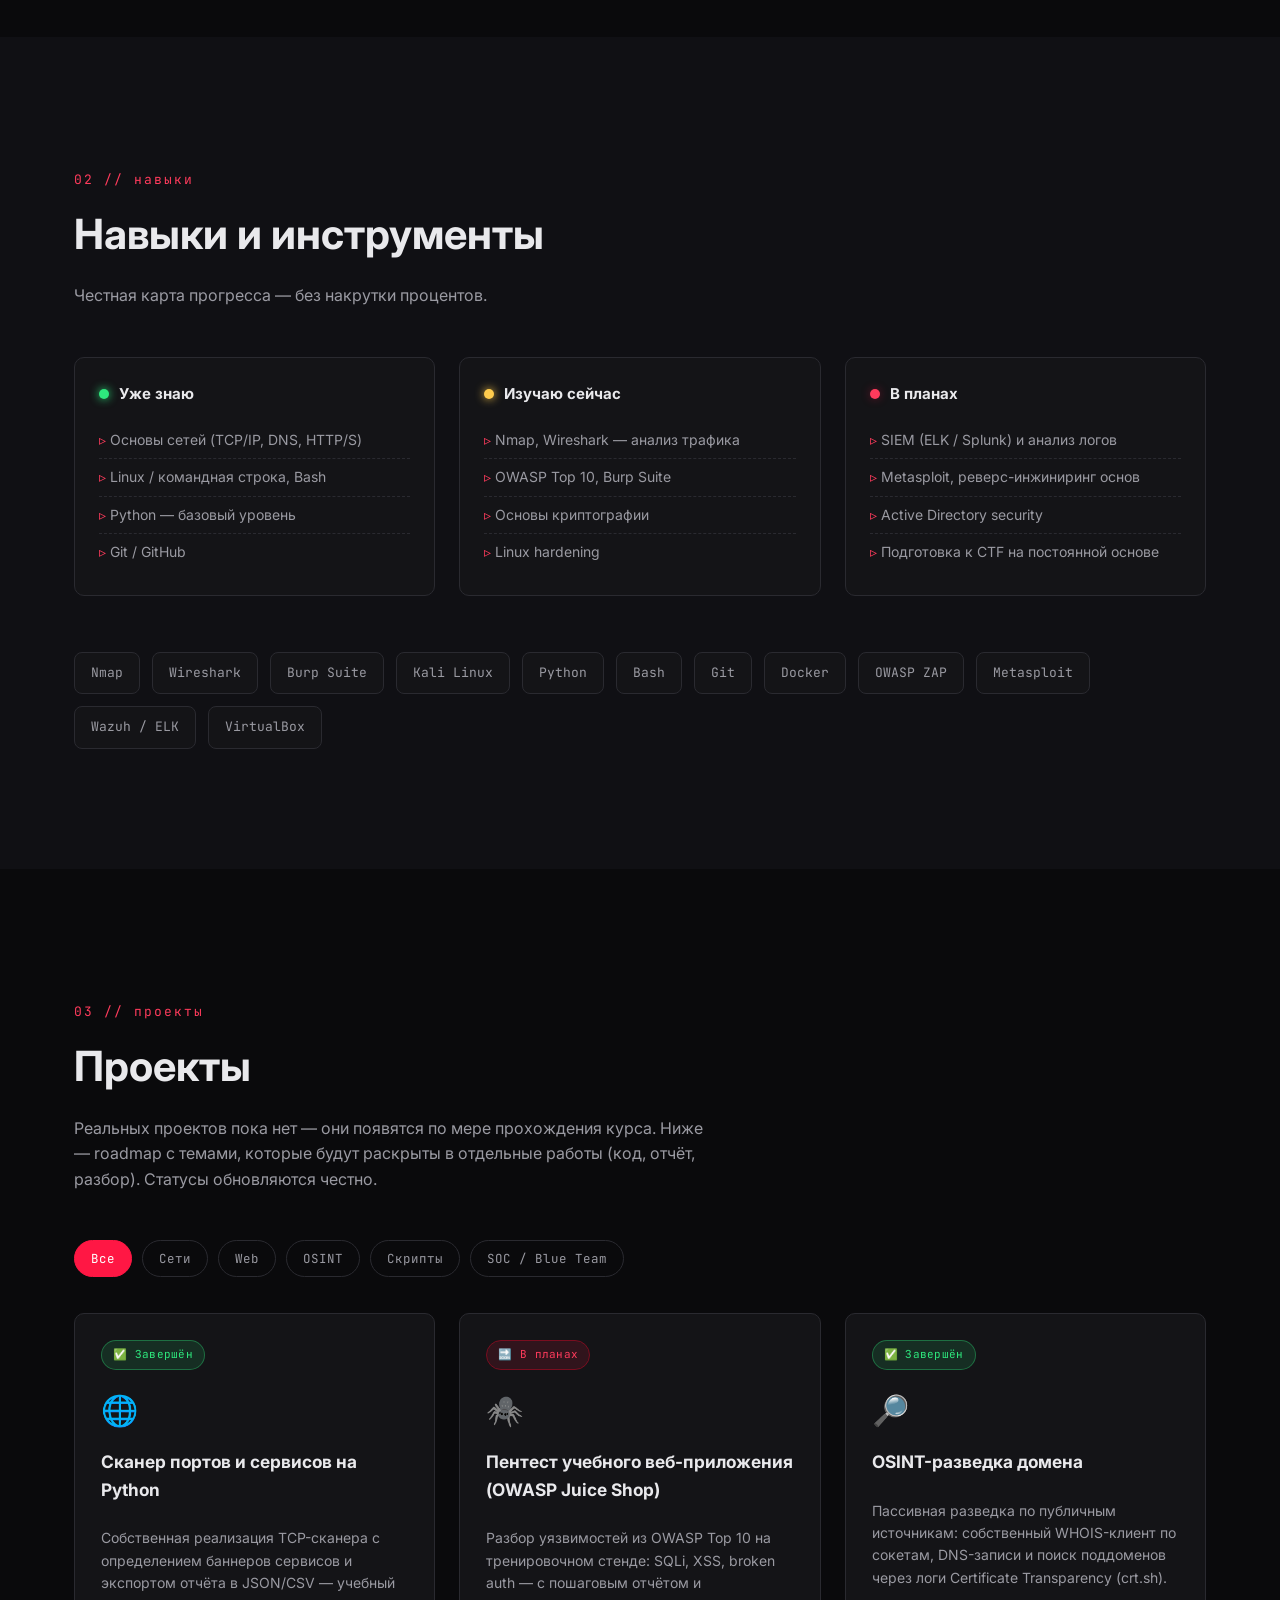
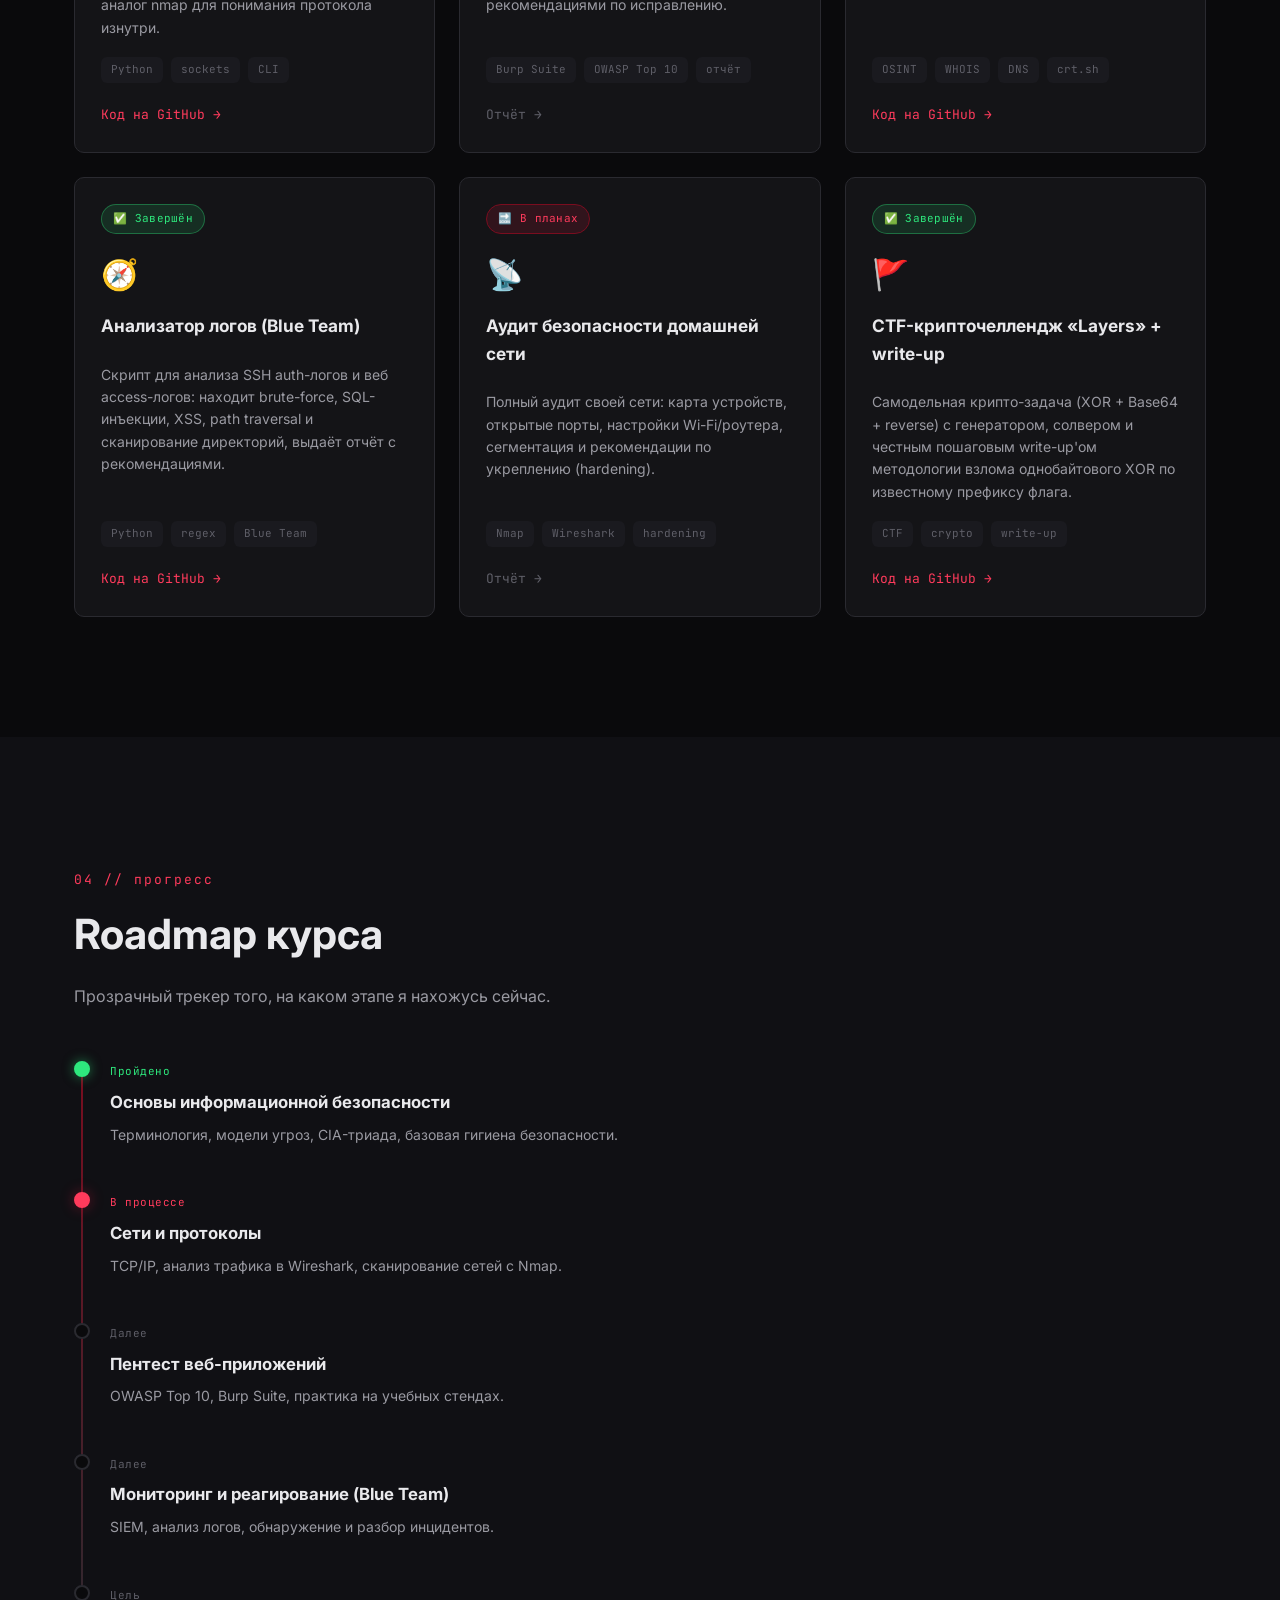
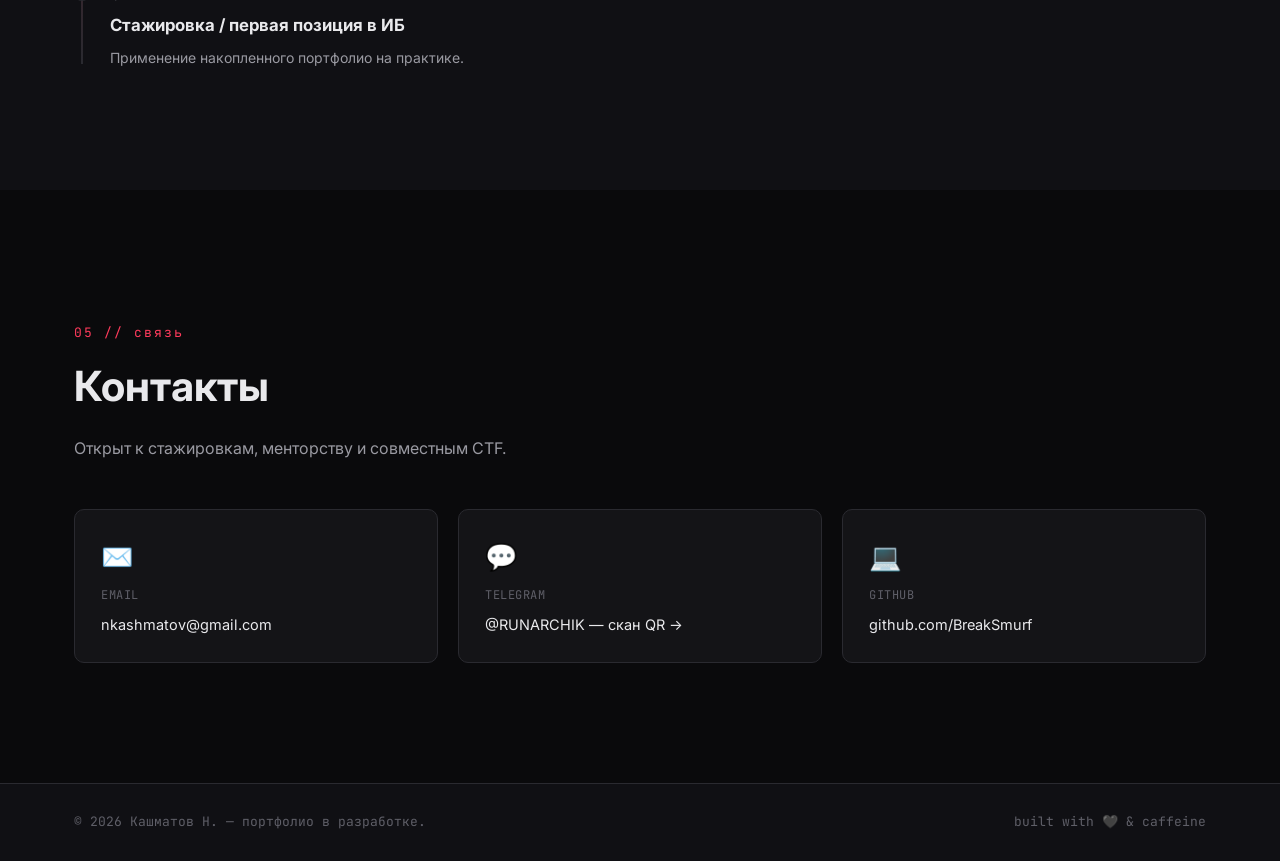
==== commit 39e7ad01: "Update project cards with real GitHub repos" ====
--- a/index.html
+++ b/index.html
@@ -56,8 +56,8 @@
       <a href="#contact" class="btn btn-ghost">Связаться</a>
     </div>
     <div class="hero-stats">
-      <div class="stat"><span class="stat-num" data-count="0">0</span><span class="stat-label">завершённых проектов</span></div>
-      <div class="stat"><span class="stat-num" data-count="6">0</span><span class="stat-label">проектов в roadmap</span></div>
+      <div class="stat"><span class="stat-num" data-count="4">0</span><span class="stat-label">завершённых проектов</span></div>
+      <div class="stat"><span class="stat-num" data-count="2">0</span><span class="stat-label">в планах</span></div>
       <div class="stat"><span class="stat-num" data-count="100">0</span><span class="stat-label">% мотивации</span></div>
     </div>
   </div>
@@ -191,8 +191,8 @@
 
     <div class="projects-grid" id="projectsGrid">
 
-      <article class="project-card" data-cat="net script" data-status="planned">
-        <div class="project-status status-planned">🔜 В планах</div>
+      <article class="project-card" data-cat="net script" data-status="done">
+        <div class="project-status status-done">✅ Завершён</div>
         <div class="project-icon">🌐</div>
         <h3>Сканер портов и сервисов на Python</h3>
         <p>Собственная реализация TCP-сканера с определением баннеров сервисов и экспортом отчёта в
@@ -201,7 +201,7 @@
           <span class="tag">Python</span><span class="tag">sockets</span><span class="tag">CLI</span>
         </div>
         <div class="project-links">
-          <a href="#" class="project-link disabled" title="Появится после публикации">Код на GitHub →</a>
+          <a href="https://github.com/BreakSmurf/port-scanner" class="project-link" target="_blank" rel="noopener">Код на GitHub →</a>
         </div>
       </article>
 
@@ -219,31 +219,31 @@
         </div>
       </article>
 
-      <article class="project-card" data-cat="osint" data-status="planned">
-        <div class="project-status status-planned">🔜 В планах</div>
+      <article class="project-card" data-cat="osint" data-status="done">
+        <div class="project-status status-done">✅ Завершён</div>
         <div class="project-icon">🔎</div>
-        <h3>OSINT-разведка учебной цели</h3>
-        <p>Сбор публичной информации об учебном домене/компании в этичных рамках: поддомены, утечки,
-          цифровой след — с оформлением в виде разведывательного отчёта.</p>
-        <div class="tag-row">
-          <span class="tag">OSINT</span><span class="tag">recon</span><span class="tag">theHarvester</span>
-        </div>
-        <div class="project-links">
-          <a href="#" class="project-link disabled" title="Появится после публикации">Отчёт →</a>
-        </div>
-      </article>
-
-      <article class="project-card" data-cat="soc" data-status="planned">
-        <div class="project-status status-planned">🔜 В планах</div>
+        <h3>OSINT-разведка домена</h3>
+        <p>Пассивная разведка по публичным источникам: собственный WHOIS-клиент по сокетам, DNS-записи
+          и поиск поддоменов через логи Certificate Transparency (crt.sh).</p>
+        <div class="tag-row">
+          <span class="tag">OSINT</span><span class="tag">WHOIS</span><span class="tag">DNS</span><span class="tag">crt.sh</span>
+        </div>
+        <div class="project-links">
+          <a href="https://github.com/BreakSmurf/osint-domain-recon" class="project-link" target="_blank" rel="noopener">Код на GitHub →</a>
+        </div>
+      </article>
+
+      <article class="project-card" data-cat="soc" data-status="done">
+        <div class="project-status status-done">✅ Завершён</div>
         <div class="project-icon">🧭</div>
-        <h3>Домашняя SOC-лаборатория (ELK + Wazuh)</h3>
-        <p>Развёртывание мини-SOC на виртуальных машинах: сбор логов, детекты подозрительной активности,
-          дашборды для мониторинга инцидентов в реальном времени.</p>
-        <div class="tag-row">
-          <span class="tag">Wazuh</span><span class="tag">ELK</span><span class="tag">Docker</span>
-        </div>
-        <div class="project-links">
-          <a href="#" class="project-link disabled" title="Появится после публикации">Репозиторий →</a>
+        <h3>Анализатор логов (Blue Team)</h3>
+        <p>Скрипт для анализа SSH auth-логов и веб access-логов: находит brute-force, SQL-инъекции, XSS,
+          path traversal и сканирование директорий, выдаёт отчёт с рекомендациями.</p>
+        <div class="tag-row">
+          <span class="tag">Python</span><span class="tag">regex</span><span class="tag">Blue Team</span>
+        </div>
+        <div class="project-links">
+          <a href="https://github.com/BreakSmurf/log-analyzer" class="project-link" target="_blank" rel="noopener">Код на GitHub →</a>
         </div>
       </article>
 
@@ -261,17 +261,17 @@
         </div>
       </article>
 
-      <article class="project-card" data-cat="web script" data-status="planned">
-        <div class="project-status status-planned">🔜 В планах</div>
+      <article class="project-card" data-cat="web script" data-status="done">
+        <div class="project-status status-done">✅ Завершён</div>
         <div class="project-icon">🚩</div>
-        <h3>CTF Write-ups</h3>
-        <p>Разборы решённых задач с CTF-площадок (web, crypto, forensics) — пошаговая методология,
-          использованные инструменты и итоговый флаг.</p>
-        <div class="tag-row">
-          <span class="tag">CTF</span><span class="tag">writeup</span><span class="tag">crypto</span>
-        </div>
-        <div class="project-links">
-          <a href="#" class="project-link disabled" title="Появится после публикации">Write-up →</a>
+        <h3>CTF-крипточеллендж «Layers» + write-up</h3>
+        <p>Самодельная крипто-задача (XOR + Base64 + reverse) с генератором, солвером и честным
+          пошаговым write-up'ом методологии взлома однобайтового XOR по известному префиксу флага.</p>
+        <div class="tag-row">
+          <span class="tag">CTF</span><span class="tag">crypto</span><span class="tag">write-up</span>
+        </div>
+        <div class="project-links">
+          <a href="https://github.com/BreakSmurf/ctf-crypto-challenge" class="project-link" target="_blank" rel="noopener">Код на GitHub →</a>
         </div>
       </article>
 
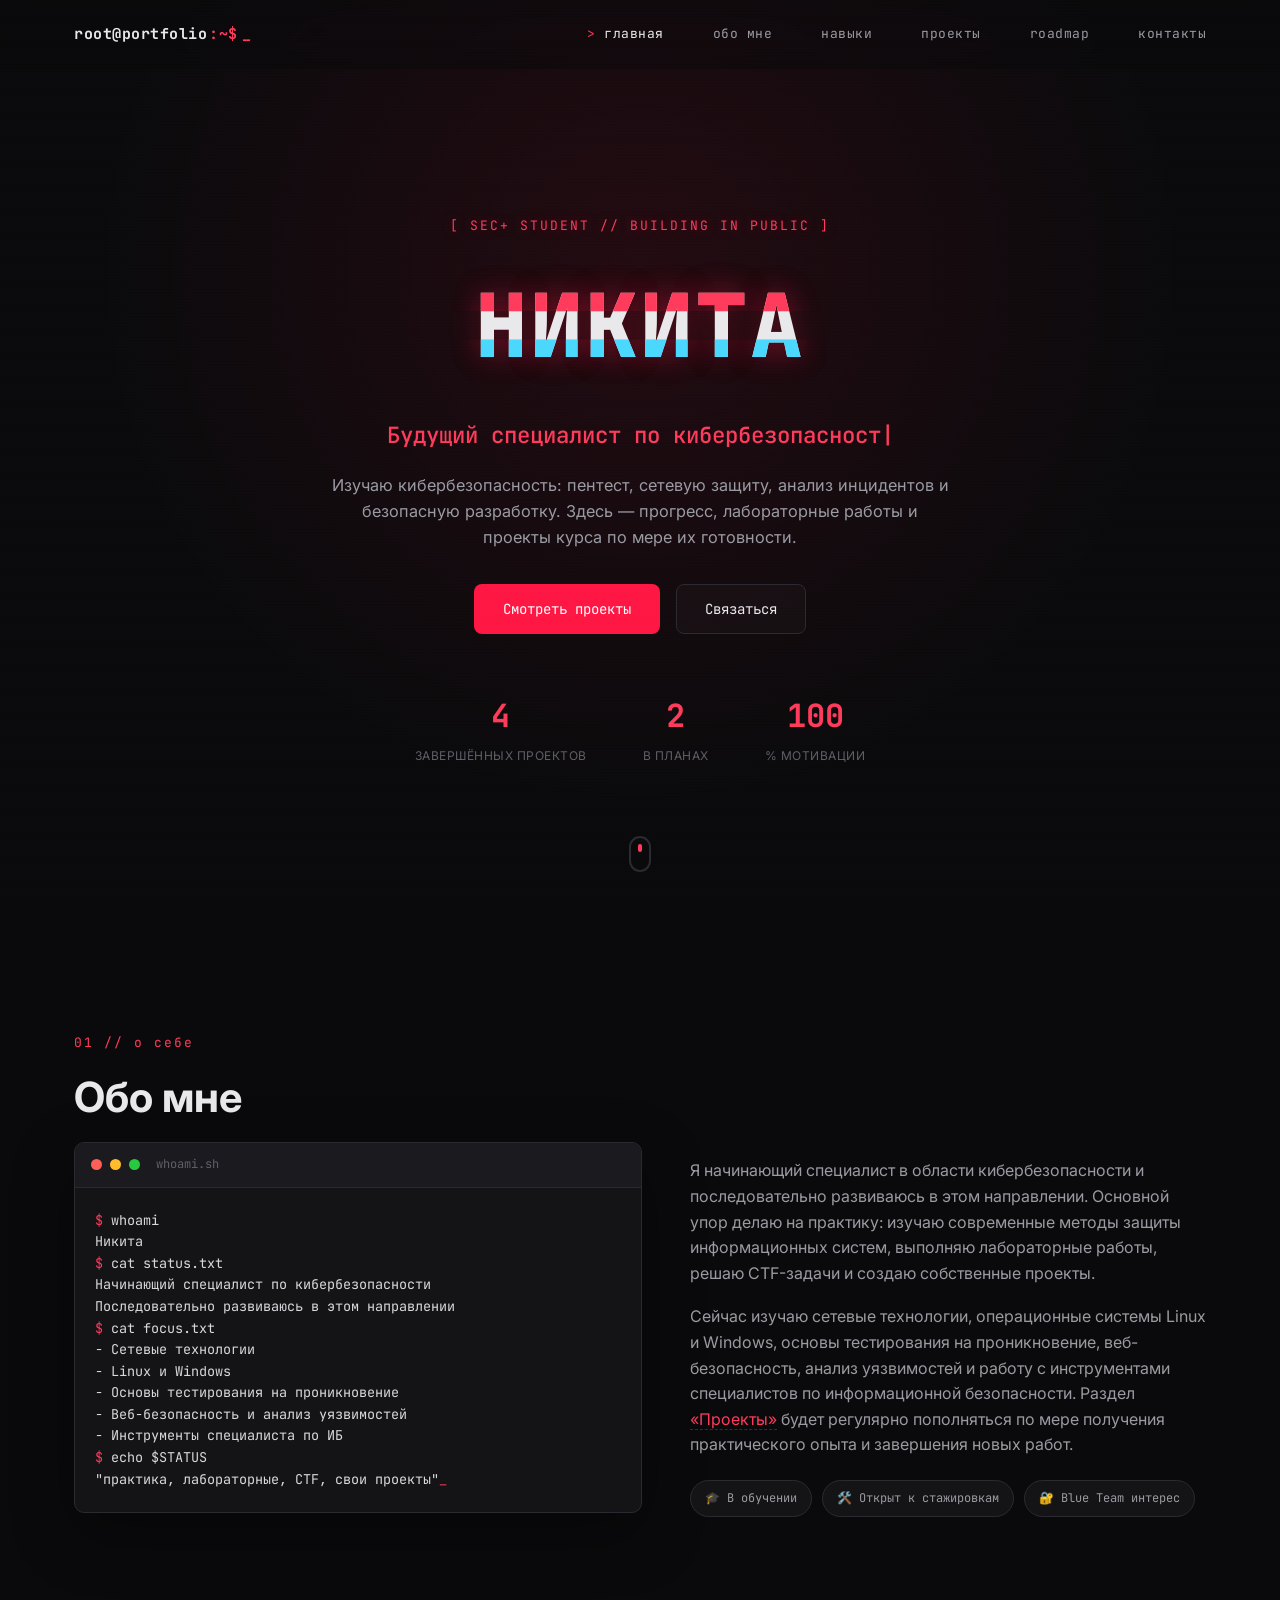
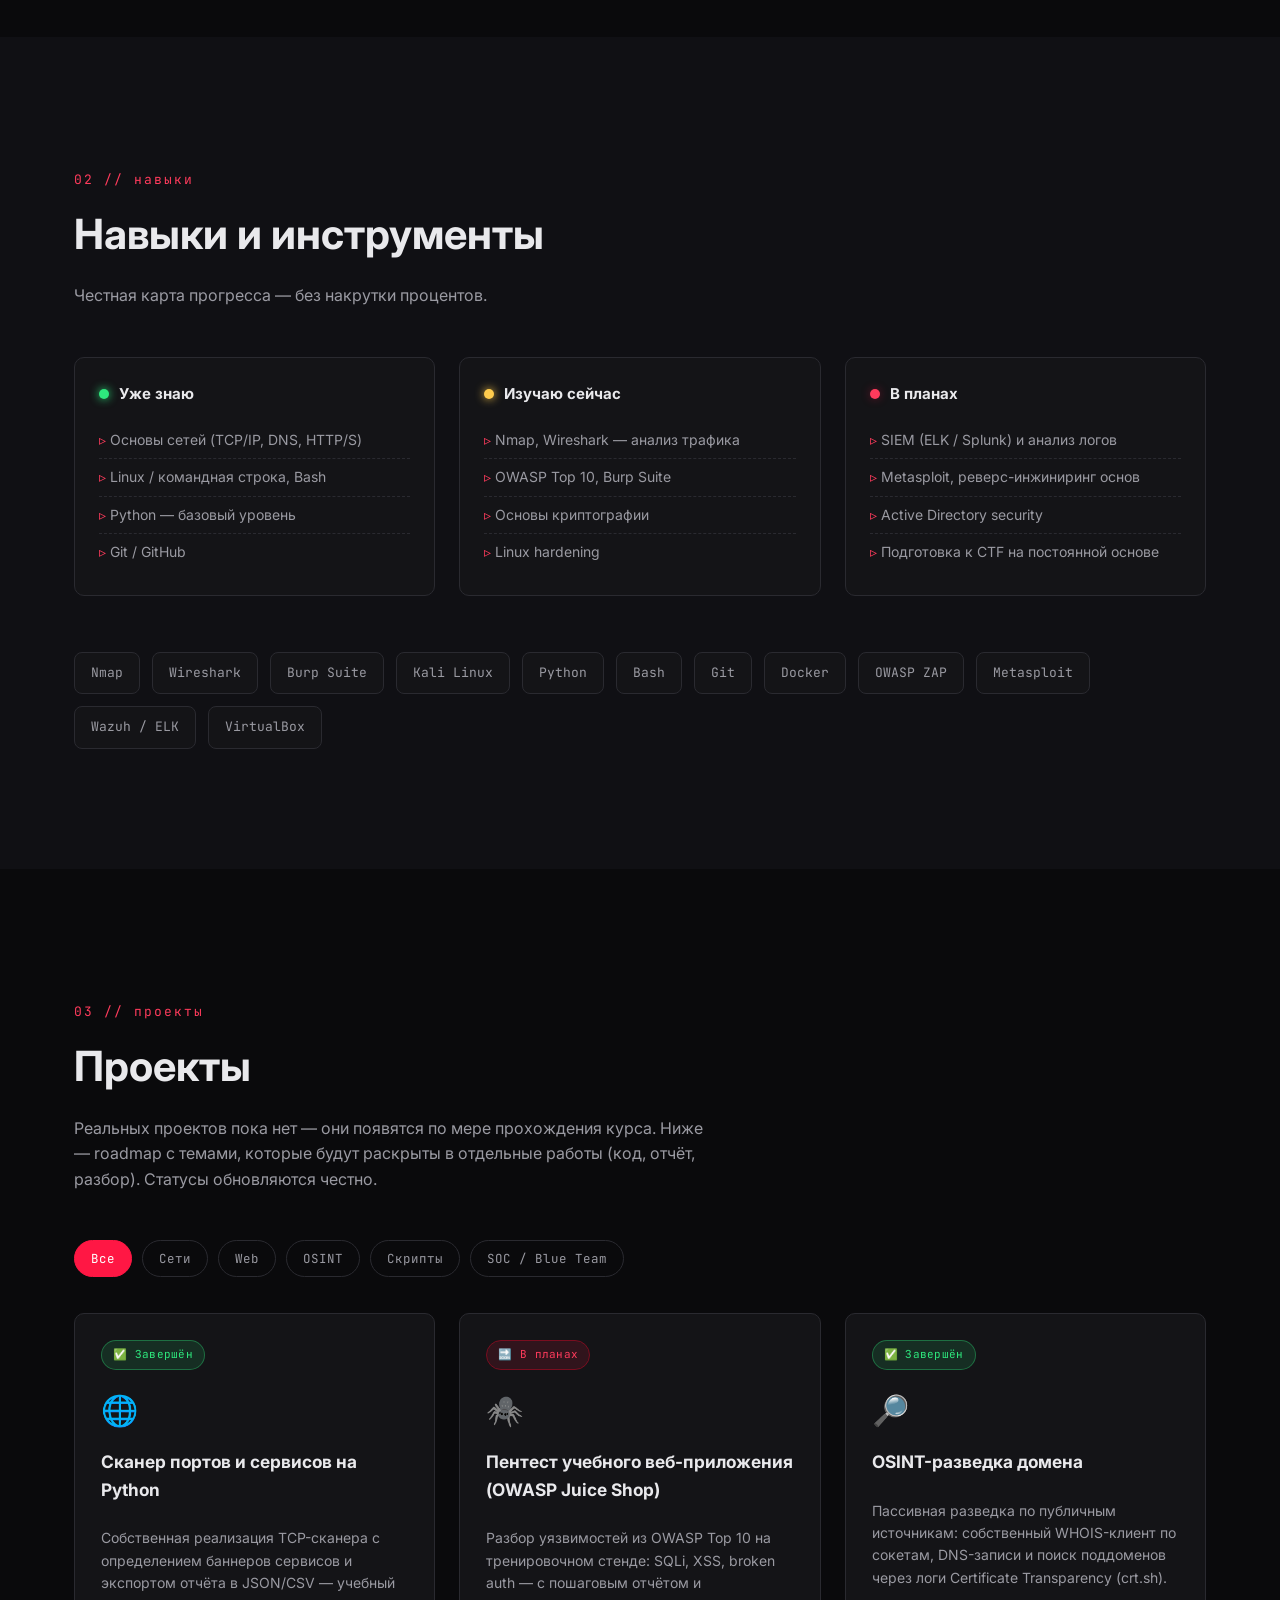
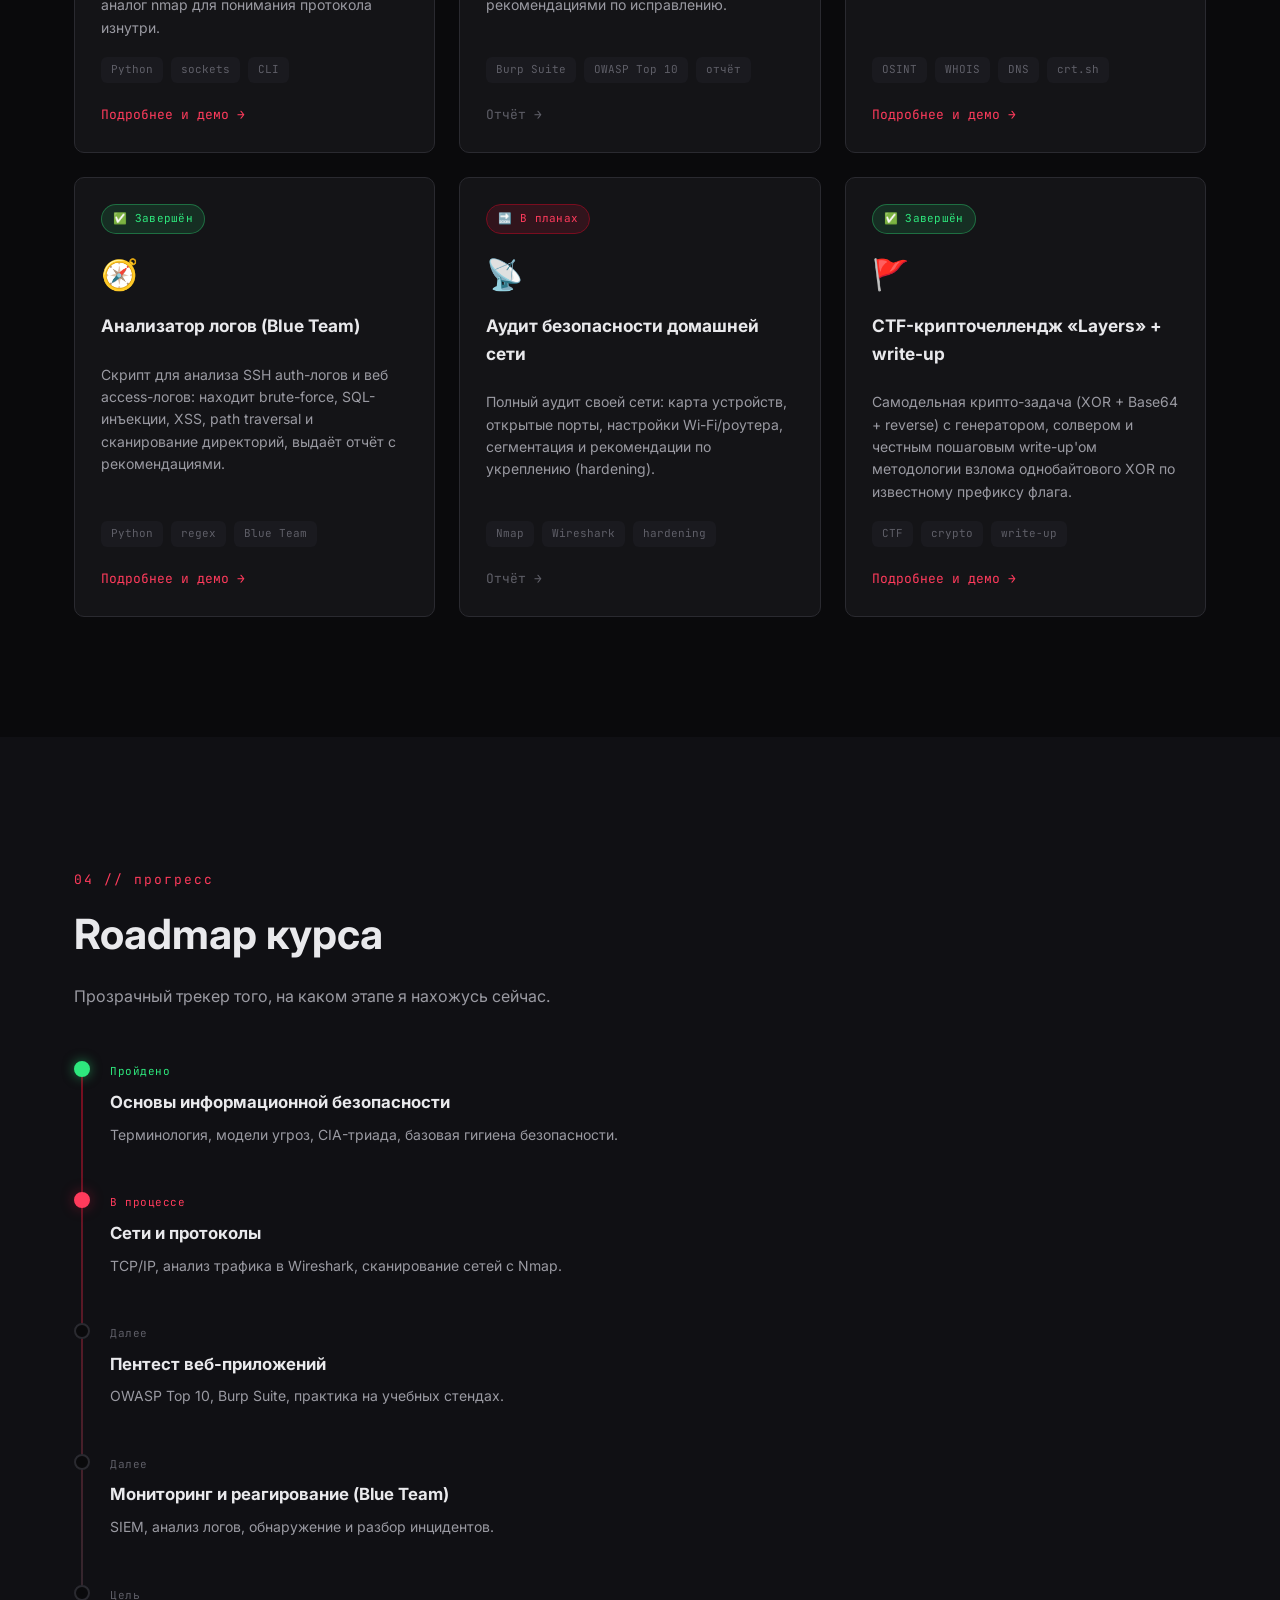
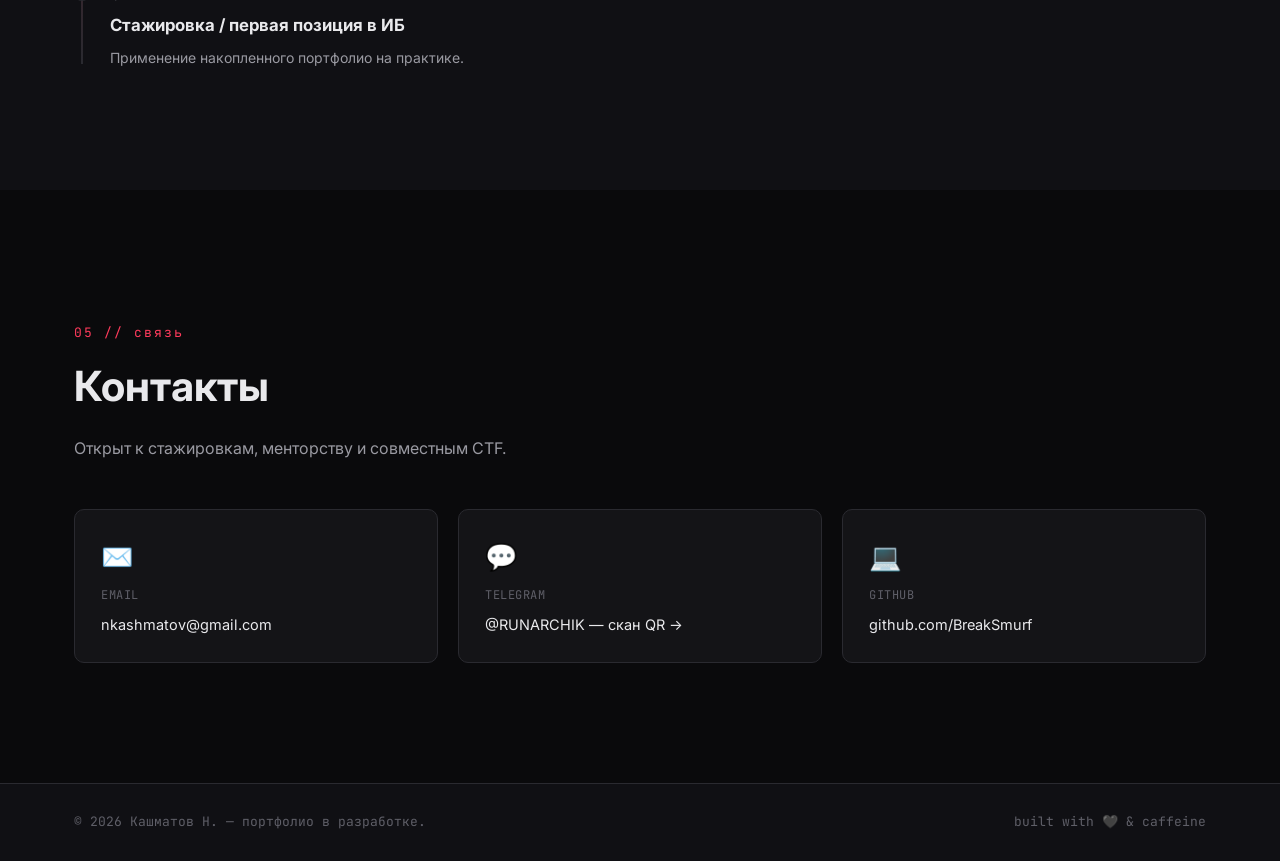
==== commit d148a73e: "Add animated project detail pages with real demo output" ====
--- a/index.html
+++ b/index.html
@@ -191,7 +191,7 @@
 
     <div class="projects-grid" id="projectsGrid">
 
-      <article class="project-card" data-cat="net script" data-status="done">
+      <article class="project-card" data-cat="net script" data-status="done" data-href="projects/port-scanner.html">
         <div class="project-status status-done">✅ Завершён</div>
         <div class="project-icon">🌐</div>
         <h3>Сканер портов и сервисов на Python</h3>
@@ -201,7 +201,7 @@
           <span class="tag">Python</span><span class="tag">sockets</span><span class="tag">CLI</span>
         </div>
         <div class="project-links">
-          <a href="https://github.com/BreakSmurf/port-scanner" class="project-link" target="_blank" rel="noopener">Код на GitHub →</a>
+          <a href="projects/port-scanner.html" class="project-link">Подробнее и демо →</a>
         </div>
       </article>
 
@@ -219,7 +219,7 @@
         </div>
       </article>
 
-      <article class="project-card" data-cat="osint" data-status="done">
+      <article class="project-card" data-cat="osint" data-status="done" data-href="projects/osint-domain-recon.html">
         <div class="project-status status-done">✅ Завершён</div>
         <div class="project-icon">🔎</div>
         <h3>OSINT-разведка домена</h3>
@@ -229,11 +229,11 @@
           <span class="tag">OSINT</span><span class="tag">WHOIS</span><span class="tag">DNS</span><span class="tag">crt.sh</span>
         </div>
         <div class="project-links">
-          <a href="https://github.com/BreakSmurf/osint-domain-recon" class="project-link" target="_blank" rel="noopener">Код на GitHub →</a>
-        </div>
-      </article>
-
-      <article class="project-card" data-cat="soc" data-status="done">
+          <a href="projects/osint-domain-recon.html" class="project-link">Подробнее и демо →</a>
+        </div>
+      </article>
+
+      <article class="project-card" data-cat="soc" data-status="done" data-href="projects/log-analyzer.html">
         <div class="project-status status-done">✅ Завершён</div>
         <div class="project-icon">🧭</div>
         <h3>Анализатор логов (Blue Team)</h3>
@@ -243,7 +243,7 @@
           <span class="tag">Python</span><span class="tag">regex</span><span class="tag">Blue Team</span>
         </div>
         <div class="project-links">
-          <a href="https://github.com/BreakSmurf/log-analyzer" class="project-link" target="_blank" rel="noopener">Код на GitHub →</a>
+          <a href="projects/log-analyzer.html" class="project-link">Подробнее и демо →</a>
         </div>
       </article>
 
@@ -261,7 +261,7 @@
         </div>
       </article>
 
-      <article class="project-card" data-cat="web script" data-status="done">
+      <article class="project-card" data-cat="web script" data-status="done" data-href="projects/ctf-crypto-challenge.html">
         <div class="project-status status-done">✅ Завершён</div>
         <div class="project-icon">🚩</div>
         <h3>CTF-крипточеллендж «Layers» + write-up</h3>
@@ -271,7 +271,7 @@
           <span class="tag">CTF</span><span class="tag">crypto</span><span class="tag">write-up</span>
         </div>
         <div class="project-links">
-          <a href="https://github.com/BreakSmurf/ctf-crypto-challenge" class="project-link" target="_blank" rel="noopener">Код на GitHub →</a>
+          <a href="projects/ctf-crypto-challenge.html" class="project-link">Подробнее и демо →</a>
         </div>
       </article>
 
--- a/css/style.css
+++ b/css/style.css
@@ -532,6 +532,12 @@
   border-color: var(--red-dim);
   box-shadow: 0 20px 50px rgba(255,23,68,0.10);
 }
+.project-card[data-href]{ cursor: pointer; }
+.project-card[data-href]:hover{
+  border-color: var(--red-bright);
+  box-shadow: 0 24px 60px rgba(255,23,68,0.18);
+}
+.project-card[data-href]:hover .project-link{ color: var(--red); }
 .project-status{
   align-self: flex-start;
   font-family: var(--font-mono);
@@ -710,3 +716,65 @@
   .burger{ display: flex; }
   .hero-stats{ gap: 30px; }
 }
+
+/* ===================== PROJECT DETAIL PAGE ===================== */
+.back-link{
+  display: inline-flex;
+  align-items: center;
+  gap: 6px;
+  font-family: var(--font-mono);
+  font-size: 13px;
+  color: var(--text-faint);
+  margin-bottom: 28px;
+  transition: color var(--transition);
+}
+.back-link:hover{ color: var(--red-bright); }
+
+.project-hero{ padding: 150px 0 80px; }
+.project-hero-top{
+  display: flex;
+  align-items: center;
+  gap: 16px;
+  margin-bottom: 20px;
+}
+.project-hero-icon{ font-size: 42px; }
+.project-hero h1{
+  font-size: clamp(1.8rem, 4.5vw, 2.8rem);
+  margin: 0 0 18px;
+  font-weight: 800;
+}
+.project-hero-desc{
+  color: var(--text-dim);
+  max-width: 680px;
+  font-size: 1.05rem;
+  margin-bottom: 26px;
+}
+.project-hero .tag-row{ margin-bottom: 32px; }
+
+.how-it-works li{
+  color: var(--text-dim);
+  padding: 10px 0;
+  border-bottom: 1px dashed var(--border);
+  font-size: 14.5px;
+}
+.how-it-works li:last-child{ border-bottom: none; }
+.how-it-works li::before{ content: "▹ "; color: var(--red-bright); }
+
+.terminal-demo .terminal-body{ min-height: 200px; }
+.terminal-demo pre{ font-size: 13px; line-height: 1.55; }
+.terminal-demo .cmd-line{ color: var(--green); }
+.terminal-demo .cmd-line::before{ content: "$ "; color: var(--text-faint); }
+
+.roadmap-list li{
+  color: var(--text-dim);
+  padding: 9px 0;
+  font-size: 14.5px;
+}
+.roadmap-list li::before{ content: "☐ "; color: var(--red-bright); }
+
+.detail-cta{
+  display: flex;
+  gap: 16px;
+  flex-wrap: wrap;
+  margin-top: 44px;
+}
